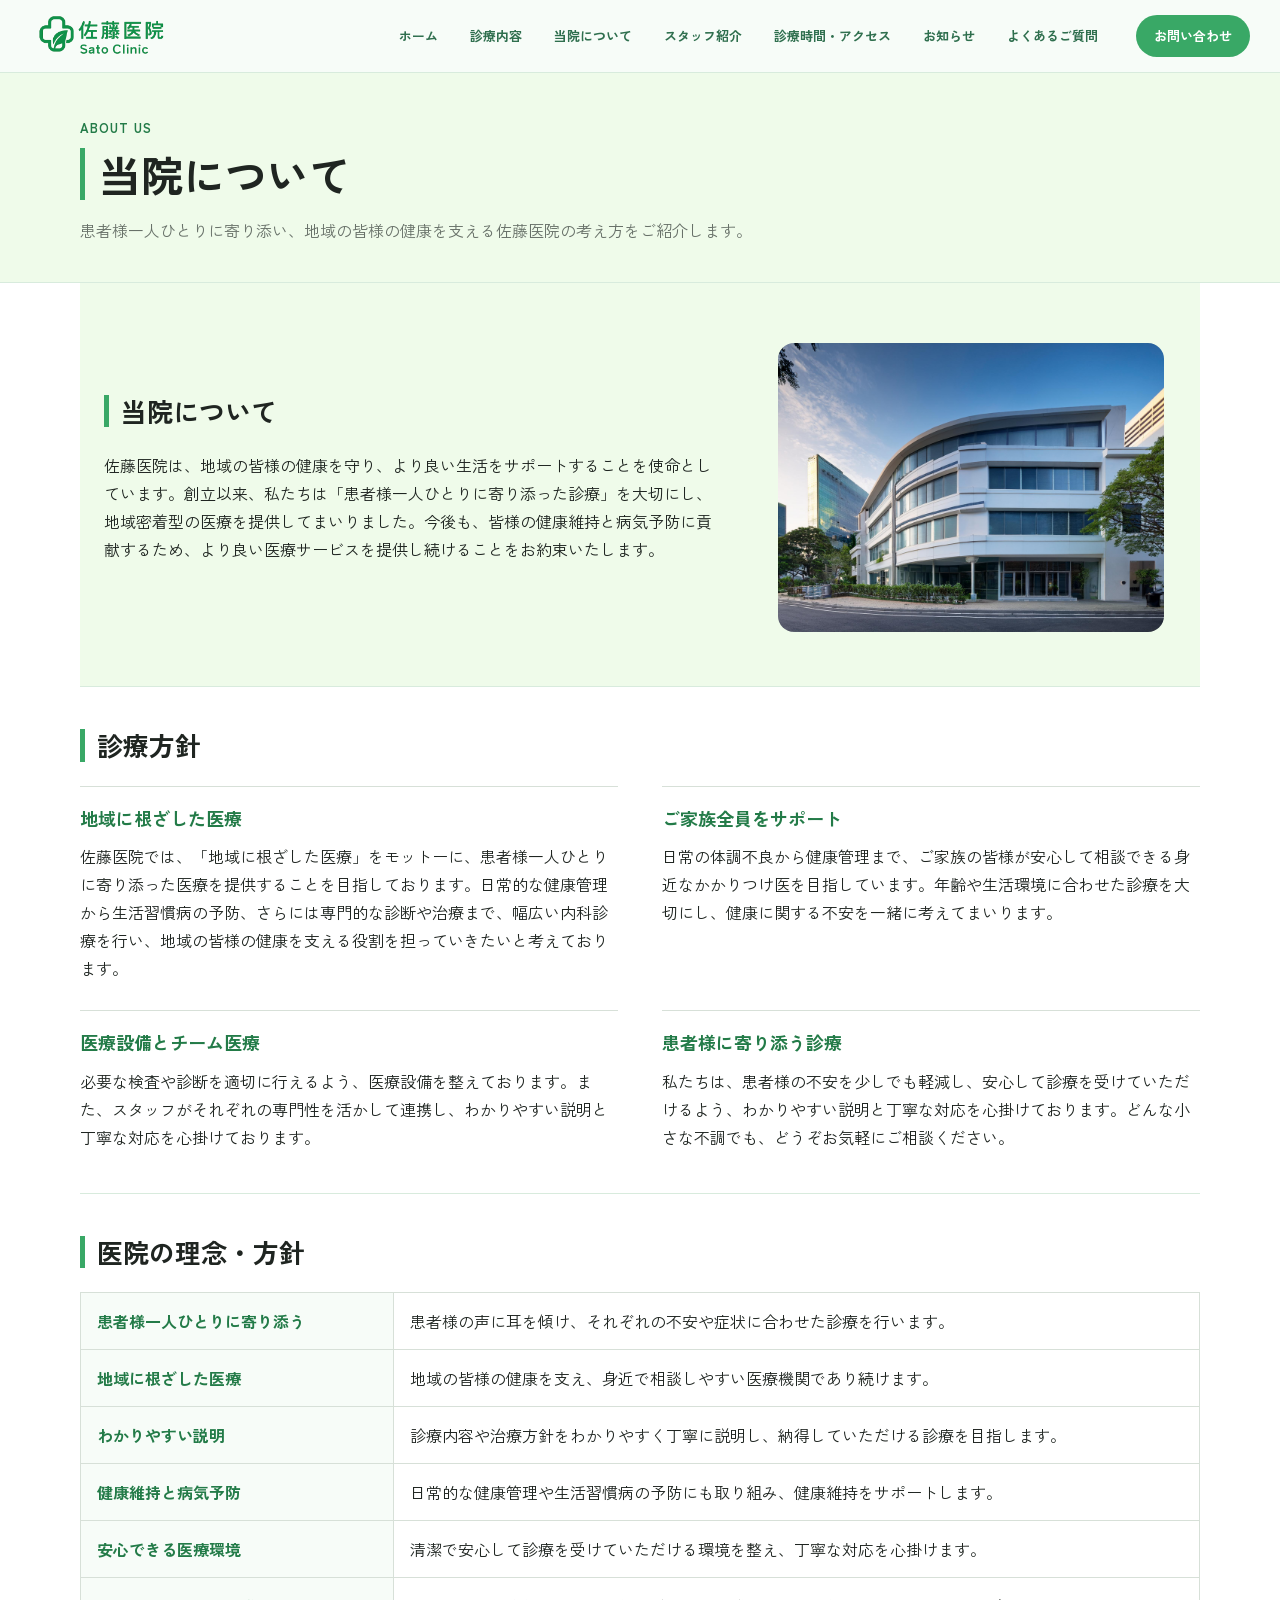
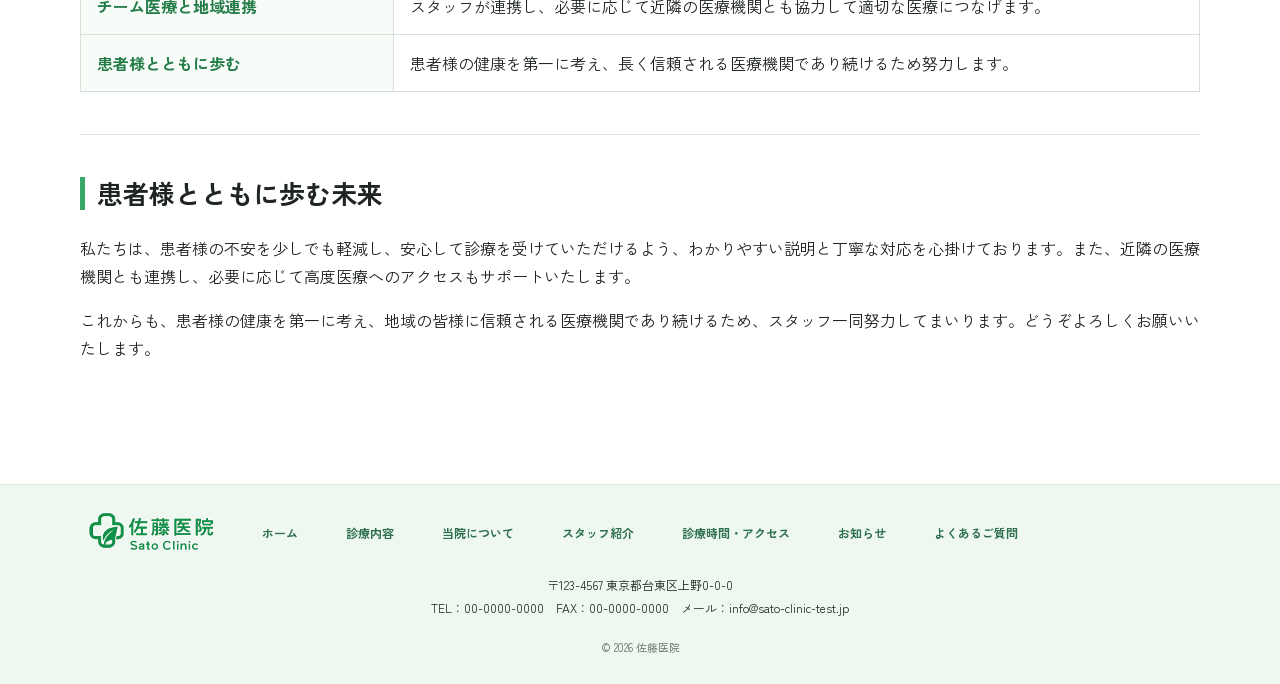
==== about.html @ 47871efa "5ページ作成コミット" ====
<!doctype html>
<html lang="ja">

<head>
  <meta charset="UTF-8">
  <meta name="viewport" content="width=device-width, initial-scale=1.0">
  <meta name="description" content="佐藤医院の診療方針と医院の理念をご案内します。">
  <title>佐藤医院 | 当院について</title>
  <link rel="preconnect" href="https://fonts.googleapis.com">
  <link rel="preconnect" href="https://fonts.gstatic.com" crossorigin>
  <link href="https://fonts.googleapis.com/css2?family=Zen+Kaku+Gothic+New:wght@400;500;700&display=swap"
    rel="stylesheet">
  <link rel="stylesheet" href="CSS/style.css">
</head>

<body>
  <header class="site-header">
    <div class="header-inner">
      <a class="brand" href="index.html#top" aria-label="佐藤医院 トップへ">
        <img src="img/logo.png" alt="佐藤医院 Sato Clinic">
      </a>
      <button class="menu-toggle" type="button" aria-expanded="false" aria-controls="global-nav" aria-label="メニューを開く">
        <span class="menu-icon" aria-hidden="true"><span></span><span></span><span></span></span>
        <span class="menu-label">メニュー</span>
      </button>
      <nav id="global-nav" class="global-nav" aria-label="メインナビゲーション">
        <a href="index.html#top">ホーム</a>
        <a href="services.html">診療内容</a>
        <a href="about.html">当院について</a>
        <a href="index.html#staff">スタッフ紹介</a>
        <a href="access.html">診療時間・アクセス</a>
        <a href="news.html">お知らせ</a>
        <a href="faq.html">よくあるご質問</a>
        <a class="contact-button mobile-contact" href="mailto:info@sato-clinic-test.jp">お問い合わせ</a>
      </nav>
      <a class="contact-button" href="mailto:info@sato-clinic-test.jp">お問い合わせ</a>
    </div>
  </header>

  <main id="top" class="subpage-main about-page">
    <section class="page-heading">
      <div class="page-width">
        <p class="page-kicker">ABOUT US</p>
        <h1 class="page-title">当院について</h1>
        <p class="page-lead">患者様一人ひとりに寄り添い、地域の皆様の健康を支える佐藤医院の考え方をご紹介します。</p>
      </div>
    </section>

    <div class="page-width page-body">
      <section class="section tint-section split-section about-page-section">
        <div class="split-copy">
          <h2 class="section-title">当院について</h2>
          <p>佐藤医院は、地域の皆様の健康を守り、より良い生活をサポートすることを使命としています。創立以来、私たちは「患者様一人ひとりに寄り添った診療」を大切にし、地域密着型の医療を提供してまいりました。今後も、皆様の健康維持と病気予防に貢献するため、より良い医療サービスを提供し続けることをお約束いたします。</p>
        </div>
        <figure class="split-image">
          <img src="img/hospital.jpg" alt="佐藤医院 外観">
        </figure>
      </section>

      <section class="section" aria-labelledby="about-points-title">
        <h2 id="about-points-title" class="section-title">診療方針</h2>
        <div class="about-points">
          <article class="about-point">
            <h3>地域に根ざした医療</h3>
            <p>佐藤医院では、「地域に根ざした医療」をモットーに、患者様一人ひとりに寄り添った医療を提供することを目指しております。日常的な健康管理から生活習慣病の予防、さらには専門的な診断や治療まで、幅広い内科診療を行い、地域の皆様の健康を支える役割を担っていきたいと考えております。</p>
          </article>
          <article class="about-point">
            <h3>ご家族全員をサポート</h3>
            <p>日常の体調不良から健康管理まで、ご家族の皆様が安心して相談できる身近なかかりつけ医を目指しています。年齢や生活環境に合わせた診療を大切にし、健康に関する不安を一緒に考えてまいります。</p>
          </article>
          <article class="about-point">
            <h3>医療設備とチーム医療</h3>
            <p>必要な検査や診断を適切に行えるよう、医療設備を整えております。また、スタッフがそれぞれの専門性を活かして連携し、わかりやすい説明と丁寧な対応を心掛けております。</p>
          </article>
          <article class="about-point">
            <h3>患者様に寄り添う診療</h3>
            <p>私たちは、患者様の不安を少しでも軽減し、安心して診療を受けていただけるよう、わかりやすい説明と丁寧な対応を心掛けております。どんな小さな不調でも、どうぞお気軽にご相談ください。</p>
          </article>
        </div>
      </section>

      <section class="section" aria-labelledby="policy-title">
        <h2 id="policy-title" class="section-title">医院の理念・方針</h2>
        <table class="policy-table">
          <tbody>
            <tr>
              <th scope="row">患者様一人ひとりに寄り添う</th>
              <td><p>患者様の声に耳を傾け、それぞれの不安や症状に合わせた診療を行います。</p></td>
            </tr>
            <tr>
              <th scope="row">地域に根ざした医療</th>
              <td><p>地域の皆様の健康を支え、身近で相談しやすい医療機関であり続けます。</p></td>
            </tr>
            <tr>
              <th scope="row">わかりやすい説明</th>
              <td><p>診療内容や治療方針をわかりやすく丁寧に説明し、納得していただける診療を目指します。</p></td>
            </tr>
            <tr>
              <th scope="row">健康維持と病気予防</th>
              <td><p>日常的な健康管理や生活習慣病の予防にも取り組み、健康維持をサポートします。</p></td>
            </tr>
            <tr>
              <th scope="row">安心できる医療環境</th>
              <td><p>清潔で安心して診療を受けていただける環境を整え、丁寧な対応を心掛けます。</p></td>
            </tr>
            <tr>
              <th scope="row">チーム医療と地域連携</th>
              <td><p>スタッフが連携し、必要に応じて近隣の医療機関とも協力して適切な医療につなげます。</p></td>
            </tr>
            <tr>
              <th scope="row">患者様とともに歩む</th>
              <td><p>患者様の健康を第一に考え、長く信頼される医療機関であり続けるため努力します。</p></td>
            </tr>
          </tbody>
        </table>
      </section>

      <section class="section" aria-labelledby="future-title">
        <h2 id="future-title" class="section-title">患者様とともに歩む未来</h2>
        <p>私たちは、患者様の不安を少しでも軽減し、安心して診療を受けていただけるよう、わかりやすい説明と丁寧な対応を心掛けております。また、近隣の医療機関とも連携し、必要に応じて高度医療へのアクセスもサポートいたします。</p>
        <p>これからも、患者様の健康を第一に考え、地域の皆様に信頼される医療機関であり続けるため、スタッフ一同努力してまいります。どうぞよろしくお願いいたします。</p>
      </section>
    </div>
  </main>

  <footer class="site-footer">
    <div class="footer-inner page-width">
      <img class="footer-logo" src="img/logo.png" alt="佐藤医院">
      <nav class="footer-nav" aria-label="フッターナビゲーション">
        <a href="index.html#top">ホーム</a>
        <a href="services.html">診療内容</a>
        <a href="about.html">当院について</a>
        <a href="index.html#staff">スタッフ紹介</a>
        <a href="access.html">診療時間・アクセス</a>
        <a href="news.html">お知らせ</a>
        <a href="faq.html">よくあるご質問</a>
      </nav>
      <div class="footer-info">
        <p>〒123-4567 東京都台東区上野0-0-0</p>
        <p>TEL：00-0000-0000　FAX：00-0000-0000　メール：info@sato-clinic-test.jp</p>
      </div>
      <small>© 2026 佐藤医院</small>
    </div>
  </footer>
  <script src="JS/script.js"></script>
</body>

</html>
---- CSS/style.css ----
:root {
  --green: #39a866;
  --green-dark: #237b48;
  --green-soft: #effbea;
  --line: #d7e0d8;
  --header-green: #f7fcf8;
  --footer-green: #eef8f1;
  --theme-line: #d8ebdd;
  --green-text: #2f6f4e;
  --text: #1f2521;
  --muted: #687169;
  --white: #fff;
  --max: 1120px;
}

* {
  box-sizing: border-box
}

html {
  scroll-behavior: smooth;
}

#top,
main section[id] {
  scroll-margin-top: 73px
}

body {
  margin: 0;
  padding-top: 73px;
  font-family: "Zen Kaku Gothic New", "Noto Sans JP", sans-serif;
  color: var(--text);
  background: #fff;
  line-height: 1.75;
  font-size: 16px
}

a {
  color: inherit;
  text-decoration: none
}

img {
  display: block;
  max-width: 100%
}

.hero > img,
.split-image img,
.about-section img,
.service-row img,
.staff-row img,
.hospital-visual img,
.map-link img {
  border-radius: 16px
}

.map-link img {
  border-radius: 12px
}

.image-reveal {
  opacity: 0;
  transform: translateY(12px);
  transition: opacity .6s ease, transform .6s ease
}

.image-reveal.is-visible {
  opacity: 1;
  transform: translateY(0)
}

@media (prefers-reduced-motion: reduce) {
  .image-reveal,
  .image-reveal.is-visible {
    opacity: 1;
    transform: none;
    transition: none
  }
}

.page-width {
  width: min(var(--max), calc(100% - 48px));
  margin-inline: auto
}

.site-header {
  position: fixed;
  top: 0;
  left: 0;
  width: 100%;
  z-index: 100;
  background: rgba(247, 252, 248, .96);
  border-bottom: 1px solid var(--theme-line);
  backdrop-filter: blur(8px);
  transition: box-shadow .2s ease
}

.site-header.is-scrolled {
  box-shadow: 0 4px 14px rgba(31, 37, 33, .1)
}

.header-inner {
  width: min(1220px, calc(100% - 36px));
  height: 72px;
  margin: auto;
  display: flex;
  align-items: center;
  gap: 22px
}

.brand {
  width: 145px;
  flex: 0 0 auto
}

.brand img,
.footer-logo {
  width: 100%;
  height: auto
}

.global-nav {
  display: flex;
  align-items: stretch;
  margin-left: auto;
  height: 100%
}

.global-nav a {
  display: flex;
  align-items: center;
  justify-content: center;
  padding: 0 16px;
  font-size: 13px;
  font-weight: 700;
  white-space: nowrap;
  color: var(--green-text);
  transition: .2s
}

.global-nav a:hover {
  color: var(--green-dark);
  background: var(--header-green)
}

.contact-button,
.outline-button,
.small-button {
  display: inline-flex;
  align-items: center;
  justify-content: center;
  border-radius: 4px;
  font-weight: 700;
  transition: background-color .25s ease, color .25s ease, transform .25s ease, box-shadow .25s ease
}

.contact-button {
  background: var(--green);
  color: #fff;
  padding: 10px 18px;
  font-size: 13px;
  white-space: nowrap;
  border-radius: 999px
}

.global-nav .mobile-contact {
  display: none
}

.menu-toggle {
  display: none;
  margin-left: auto;
  border: 1px solid var(--green);
  background: var(--header-green);
  color: var(--green-dark);
  padding: 9px 12px;
  border-radius: 4px;
  font-weight: 700;
  align-items: center;
  gap: 8px;
  cursor: pointer;
  transition: background-color .25s ease, color .25s ease, border-color .25s ease, transform .25s ease, box-shadow .25s ease
}

.menu-icon {
  position: relative;
  display: inline-block;
  width: 20px;
  height: 14px;
  flex: 0 0 20px
}

.menu-icon span {
  position: absolute;
  left: 0;
  width: 20px;
  height: 2px;
  border-radius: 2px;
  background: currentColor;
  transition: transform .2s ease, opacity .2s ease
}

.menu-icon span:nth-child(1) {
  top: 0
}

.menu-icon span:nth-child(2) {
  top: 6px
}

.menu-icon span:nth-child(3) {
  top: 12px
}

.menu-toggle[aria-expanded="true"] .menu-icon span:nth-child(1) {
  transform: translateY(6px) rotate(45deg)
}

.menu-toggle[aria-expanded="true"] .menu-icon span:nth-child(2) {
  opacity: 0
}

.menu-toggle[aria-expanded="true"] .menu-icon span:nth-child(3) {
  transform: translateY(-6px) rotate(-45deg)
}

.hero {
  position: relative;
  max-width: 1440px;
  margin: auto;
  aspect-ratio: 1440/760;
  overflow: hidden
}

.hero>img {
  width: 100%;
  height: 100%;
  object-fit: cover;
  object-position: center 47%
}

.hero-copy {
  position: absolute;
  left: 50%;
  top: 52%;
  transform: translate(-50%, -50%);
  padding: 16px 36px;
  background: rgba(57, 168, 102, .78);
  color: #fff;
  font-size: clamp(38px, 5vw, 72px);
  font-weight: 700;
  line-height: 1.2;
  white-space: nowrap;
  border-radius: 18px;
}

.section {
  padding: 48px 0
}

.tint-section {
  background: var(--green-soft);
  padding-inline: 24px
}

.section-title {
  margin: 0 0 30px;
  padding-left: 12px;
  border-left: 5px solid var(--green);
  font-size: 26px;
  line-height: 1.25;
  font-weight: 700
}

.section-intro {
  margin: -8px 0 38px
}

.hours-section {
  margin-top: 54px
}

.table-wrap {
  overflow-x: auto
}

.hours-table {
  width: 100%;
  border-collapse: collapse;
  background: #fff;
  table-layout: fixed;
}

.hours-table th,
.hours-table td {
  border: 1px solid var(--line);
  padding: 12px 6px;
  text-align: center;
  font-size: 18px;
}

.hours-table th:first-child,
.hours-table td:first-child {
  width: 25%;
  text-align: center;
  padding-left: 8px;
  padding-right: 8px;
}

.hours-table th:not(:first-child),
.hours-table td:not(:first-child) {
  width: 10.7%;
}

.hours-table thead th {
  font-weight: 700
}

.hours-table tbody th {
  text-align: left;
  padding-left: 20px
}

.open,
.open-dot {
  color: var(--green);
  font-weight: 700
}

.legend {
  display: flex;
  justify-content: center;
  gap: 28px;
  margin: 14px 0 20px
}

.hours-note {
  font-size: 14px
}

.hours-note p {
  margin: 2px 0
}

.news-list {
  border-top: 1px solid var(--line)
}

.news-list a {
  display: grid;
  grid-template-columns: 150px 1fr 120px;
  align-items: center;
  gap: 20px;
  padding: 14px 10px;
  border-bottom: 1px solid var(--line);
  font-size: 14px
}

.news-list a:hover {
  background: #f8fbf8
}

.news-list em {
  justify-self: end;
  color: var(--green-dark);
  font-style: normal;
  text-decoration: underline;
  text-decoration-style: dashed;
  text-underline-offset: 4px
}

.section-action {
  text-align: right;
  margin-top: 16px
}

.outline-button {
  border: 1px solid var(--green);
  color: var(--green-dark);
  padding: 8px 18px;
  font-size: 13px;
  background: #fff
}

.split-section {
  display: grid;
  grid-template-columns: 1.35fr .9fr;
  gap: 48px;
  align-items: center
}

.split-copy p {
  margin: 0 0 18px
}

.signature {
  text-align: right;
  font-weight: 500
}

.split-image img {
  width: 100%;
  aspect-ratio: 4/3;
  object-fit: cover
}

.director-section .split-image {
  margin: 12px
}

.services-section {
  padding-bottom: 30px
}

.service-row,
.staff-row {
  display: grid;
  grid-template-columns: 1fr 360px;
  gap: 50px;
  padding: 28px 0;
  border-bottom: 1px solid var(--line);
  align-items: center
}

.service-row h3,
.staff-row h3 {
  font-size: 18px;
  margin: 0 0 12px
}

.service-row p {
  margin: 0 0 15px
}

.service-row img {
  width: 100%;
  aspect-ratio: 16/9;
  object-fit: cover
}

.small-button {
  background: #d9f8f5;
  color: #198d83;
  padding: 7px 12px;
  font-size: 13px;
  border-radius: 0
}

@media (hover: hover) and (pointer: fine) {
  .contact-button:hover,
  .outline-button:hover,
  .small-button:hover,
  .menu-toggle:hover,
  .faq-question:hover {
    transform: translateY(-1px);
    box-shadow: 0 4px 10px rgba(35, 123, 72, .12)
  }

  .contact-button:hover {
    background: var(--green-dark)
  }

  .outline-button:hover,
  .small-button:hover {
    background: var(--green);
    color: #fff
  }

  .menu-toggle:hover {
    background: var(--green-soft);
    border-color: var(--green-dark);
    color: var(--green-dark)
  }
}

.about-section {
  margin-top: 28px
}

.about-section p {
  margin: 0 0 18px
}

.staff-row {
  grid-template-columns: 1fr 360px;
  padding-block: 34px
}

.staff-row ul {
  margin: 0;
  padding-left: 20px
}

.staff-row img {
  width: 100%;
  aspect-ratio: 16/10;
  object-fit: cover
}

.hospital-visual {
  margin-top: 28px
}

.hospital-visual img {
  width: 100%;
  max-height: 580px;
  object-fit: cover
}

.access-section {
  margin: 50px auto;
  display: grid;
  grid-template-columns: 1fr 1.1fr;
  gap: 55px;
  align-items: center
}

.access-copy ul {
  padding-left: 20px
}

.map-link img {
  width: 100%;
  aspect-ratio: 1.3/1;
  object-fit: cover
}

.faq-section {
  margin-top: 28px
}

.faq-category + .faq-category {
  margin-top: 32px
}

.faq-category-title {
  margin: 0 0 12px;
  color: var(--green-dark);
  font-size: 18px;
  line-height: 1.4
}

.faq-list {
  border-top: 1px solid var(--line)
}

.faq-item {
  background: #fff;
  border: 1px solid var(--line);
  border-top: 0
}

.faq-question {
  width: 100%;
  display: flex;
  align-items: center;
  justify-content: space-between;
  gap: 16px;
  padding: 18px 20px;
  border: 0;
  background: #fff;
  color: var(--text);
  font: inherit;
  font-weight: 700;
  text-align: left;
  cursor: pointer;
  transition: background-color .25s ease, color .25s ease, transform .25s ease, box-shadow .25s ease
}

.faq-question:focus-visible {
  background: #f8fbf8;
  color: var(--green-dark)
}

.faq-question:focus-visible {
  outline: 2px solid var(--green);
  outline-offset: -2px
}

.faq-icon {
  position: relative;
  width: 18px;
  height: 18px;
  flex: 0 0 18px;
  border: 2px solid var(--green);
  border-radius: 50%
}

.faq-icon::before,
.faq-icon::after {
  content: "";
  position: absolute;
  top: 7px;
  left: 4px;
  width: 6px;
  height: 2px;
  border-radius: 2px;
  background: var(--green-dark);
  transition: transform .25s ease, opacity .25s ease
}

.faq-icon::after {
  transform: rotate(90deg)
}

.faq-item.is-open .faq-icon::after {
  transform: rotate(90deg) scaleX(0);
  opacity: 0
}

.faq-answer {
  display: grid;
  grid-template-rows: 0fr;
  background: #fff;
  transition: grid-template-rows .25s ease
}

.faq-answer-inner {
  min-height: 0;
  overflow: hidden;
  padding: 0 20px;
  color: var(--muted)
}

.faq-item.is-open .faq-answer {
  grid-template-rows: 1fr
}

.faq-item.is-open .faq-answer-inner {
  padding-bottom: 18px
}

.faq-answer-inner p {
  margin: 0 0 6px
}

.faq-answer-inner p:last-child {
  margin-bottom: 0
}

.faq-answer-inner ul {
  margin: 0 0 6px;
  padding-left: 20px
}

.faq-answer-inner ul + p {
  margin-top: 0
}

.site-footer {
  border-top: 1px solid var(--theme-line);
  background: var(--footer-green);
  padding: 26px 0
}

.footer-inner {
  display: grid;
  grid-template-columns: 150px minmax(0, 1fr) 150px;
  gap: 18px 32px;
  align-items: center
}

.footer-logo {
  width: 145px
}

.footer-nav {
  display: flex;
  justify-content: space-between;
  align-items: center;
  gap: 12px 24px;
  flex-wrap: wrap;
  font-size: 12px;
  font-weight: 700;
  color: var(--green-text);
  width: 100%;
  text-align: center;
}

.footer-nav a {
  text-align: center;
  white-space: nowrap;
}

.footer-nav a:hover {
  color: var(--green-dark)
}

.footer-info {
  grid-column: 1/-1;
  text-align: center;
  font-size: 12px
}

.footer-info p {
  margin: 2px
}

.site-footer small {
  grid-column: 1/-1;
  text-align: center;
  font-size: 11px;
  color: var(--muted)
}

@media (max-width:980px) {
  #top,
  main section[id] {
    scroll-margin-top: 65px
  }

  body {
    padding-top: 65px
  }

  .header-inner {
    height: 64px
  }

  .brand {
    width: 125px
  }

  .menu-toggle {
    display: inline-flex
  }

  .global-nav {
    position: absolute;
    left: 0;
    right: 0;
    top: 64px;
    height: auto;
    background: var(--header-green);
    display: none;
    flex-direction: column;
    border-bottom: 1px solid var(--theme-line);
    box-shadow: 0 8px 18px rgba(35, 123, 72, .08)
  }

  .global-nav.open {
    display: flex
  }

  .global-nav a {
    padding: 14px 24px;
    justify-content: flex-start;
    border-top: 1px solid var(--theme-line);
    background: #fff
  }

  .global-nav .mobile-contact {
    display: flex;
    justify-content: center;
    margin: 12px 16px 16px;
    padding: 12px 20px;
    border-top: 0;
    border-radius: 999px;
    background: var(--green);
    color: #fff
  }

  .contact-button {
    display: none
  }

  .hero {
    aspect-ratio: 16/8
  }

  .hero-copy {
    font-size: clamp(28px, 5vw, 46px)
  }

  .split-section,
  .access-section {
    grid-template-columns: 1fr
  }

  .split-image {
    order: -1
  }

  .split-image img {
    max-height: 420px
  }

  .service-row,
  .staff-row {
    grid-template-columns: 1fr 300px;
    gap: 30px
  }
}

@media (max-width:720px) {
  body {
    font-size: 15px
  }

  .page-width {
    width: min(100% - 28px, var(--max))
  }

  .hero {
    aspect-ratio: 4/3
  }

  .hero-copy {
    width: max-content;
    max-width: 90%;
    font-size: 28px;
    padding: 10px 18px
  }

  .section {
    padding: 36px 0
  }

  .tint-section {
    padding-inline: 16px
  }

  .section-title {
    font-size: 22px;
    margin-bottom: 22px
  }

  .hours-section {
    margin-top: 28px
  }

  .hours-table th,
  .hours-table td {
    font-size: 14px;
    padding: 10px 8px
  }

  .news-list a {
    grid-template-columns: 1fr 95px;
    gap: 6px 14px;
    padding: 13px 4px
  }

  .news-list time {
    grid-column: 1/-1;
    font-size: 12px;
    color: var(--muted)
  }

  .news-list em {
    grid-column: 2;
    grid-row: 2
  }

  .section-action {
    text-align: center
  }

  .split-section {
    gap: 24px
  }

  .service-row,
  .staff-row {
    grid-template-columns: 1fr;
    gap: 18px
  }

  .service-row img,
  .staff-row img {
    grid-row: 1;
    max-height: 260px
  }

  .staff-row {
    padding-block: 28px
  }

  .access-section {
    gap: 26px
  }

  .faq-question {
    padding: 16px
  }

  .faq-answer-inner {
    padding-inline: 16px
  }

  .faq-item.is-open .faq-answer-inner {
    padding-bottom: 16px
  }

  .footer-inner {
    grid-template-columns: 1fr;
    text-align: center
  }

  .footer-logo {
    margin: auto
  }

  .footer-nav {
    justify-content: center
  }

  .footer-info,
  .site-footer small {
    grid-column: 1
  }

  .global-nav a {
    font-size: 14px
  }
}

.page-heading {
  padding: 44px 0 38px;
  border-bottom: 1px solid var(--theme-line);
  background: var(--green-soft)
}

.page-kicker {
  margin: 0 0 8px;
  color: var(--green-dark);
  font-size: 13px;
  font-weight: 700;
  letter-spacing: .08em
}

.page-title {
  margin: 0;
  padding-left: 14px;
  border-left: 5px solid var(--green);
  font-size: clamp(30px, 4vw, 42px);
  line-height: 1.25
}

.page-lead {
  max-width: 760px;
  margin: 16px 0 0;
  color: var(--muted)
}

.page-body {
  padding-bottom: 64px
}

.page-body > .section {
  padding-block: 42px
}

.page-body > .section + .section {
  border-top: 1px solid var(--theme-line)
}

.page-body > .section:first-child {
  padding-top: 48px
}

.page-body .section-title {
  margin-bottom: 24px
}

.news-article {
  padding: 26px 0;
  border-bottom: 1px solid var(--line)
}

.news-article:first-child {
  padding-top: 0
}

.news-article:last-child {
  border-bottom: 0
}

.news-article-header {
  display: flex;
  align-items: baseline;
  gap: 24px
}

.news-article-header time {
  flex: 0 0 100px;
  color: var(--muted);
  font-size: 13px
}

.news-article h2 {
  margin: 0;
  color: var(--green-dark);
  font-size: 20px;
  line-height: 1.5
}

.news-article p {
  margin: 12px 0 0 124px
}

.service-page .service-row:last-child {
  border-bottom: 0
}

.about-page-section .split-image {
  margin: 12px
}

.about-points {
  display: grid;
  grid-template-columns: repeat(2, minmax(0, 1fr));
  gap: 28px 44px;
  margin-top: 8px
}

.about-point {
  padding-top: 16px;
  border-top: 1px solid var(--line)
}

.about-point h3 {
  margin: 0 0 8px;
  color: var(--green-dark);
  font-size: 18px
}

.about-point p {
  margin: 0
}

.policy-table {
  width: 100%;
  border-collapse: collapse;
  background: #fff
}

.policy-table th,
.policy-table td {
  padding: 14px 16px;
  border: 1px solid var(--line);
  text-align: left;
  vertical-align: top
}

.policy-table th {
  width: 28%;
  background: var(--header-green);
  color: var(--green-dark);
  font-weight: 700
}

.policy-table td p {
  margin: 0
}

.detail-grid {
  display: grid;
  grid-template-columns: repeat(2, minmax(0, 1fr));
  gap: 28px 44px;
  margin-top: 28px
}

.detail-card {
  padding: 18px 20px;
  border: 1px solid var(--line);
  background: #fff
}

.detail-card h3 {
  margin: 0 0 8px;
  color: var(--green-dark);
  font-size: 18px
}

.detail-card p,
.detail-card ul {
  margin: 0
}

.detail-card ul {
  padding-left: 20px
}

.contact-panel {
  margin-top: 28px;
  padding: 20px 24px;
  border-left: 4px solid var(--green);
  background: var(--green-soft)
}

.contact-panel p {
  margin: 2px 0
}

.access-page .access-section {
  margin: 0
}

.access-page .map-link {
  display: block
}

@media (max-width:980px) {
  .page-heading {
    padding: 36px 0 30px
  }

  .page-body {
    padding-bottom: 44px
  }

  .about-points,
  .detail-grid {
    gap: 24px 30px
  }
}

@media (max-width:720px) {
  .page-title {
    font-size: 28px
  }

  .page-body > .section {
    padding-block: 36px
  }

  .page-body > .section:first-child {
    padding-top: 36px
  }

  .news-article-header {
    display: block
  }

  .news-article-header time {
    display: block;
    margin-bottom: 4px
  }

  .news-article p {
    margin-left: 0
  }

  .about-points,
  .detail-grid {
    grid-template-columns: 1fr
  }

  .policy-table {
    font-size: 14px
  }

  .policy-table th,
  .policy-table td {
    padding: 12px 10px
  }

  .policy-table th {
    width: 34%
  }

  .contact-panel {
    padding: 16px 18px
  }
}
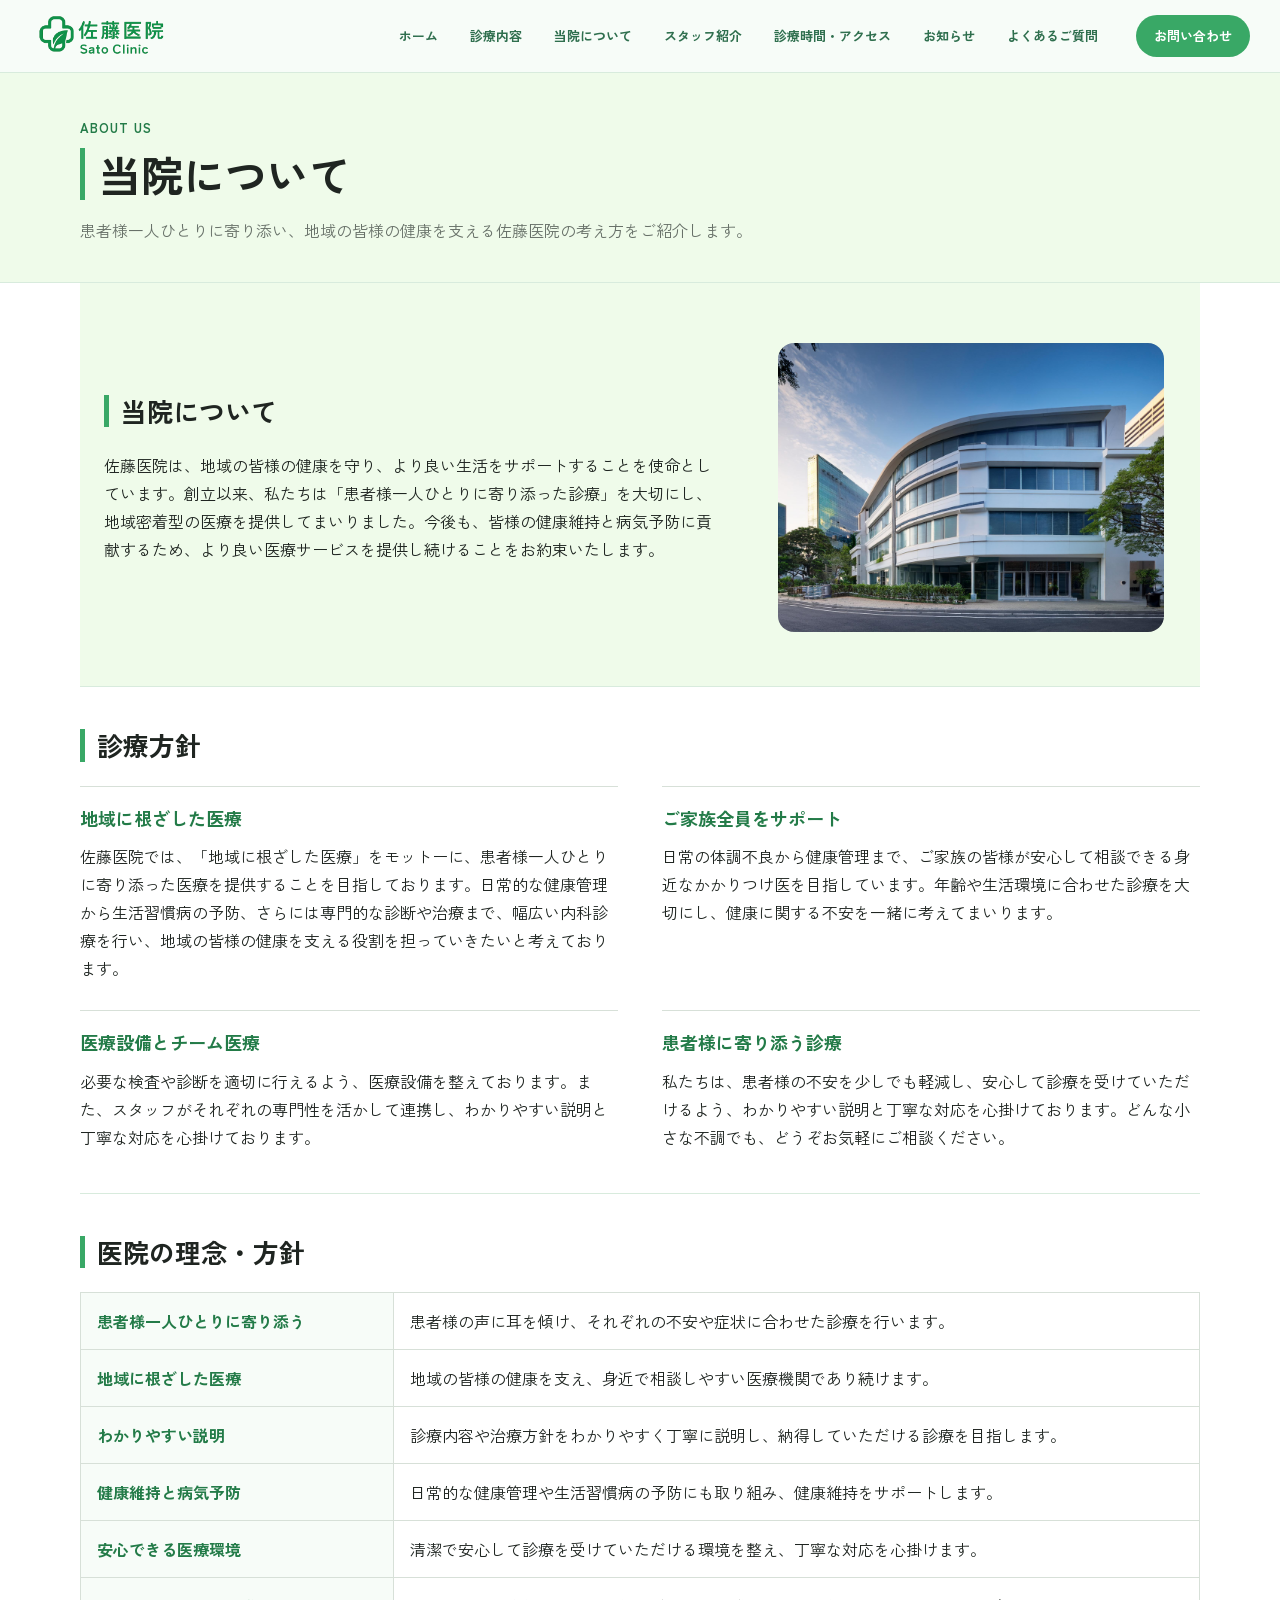
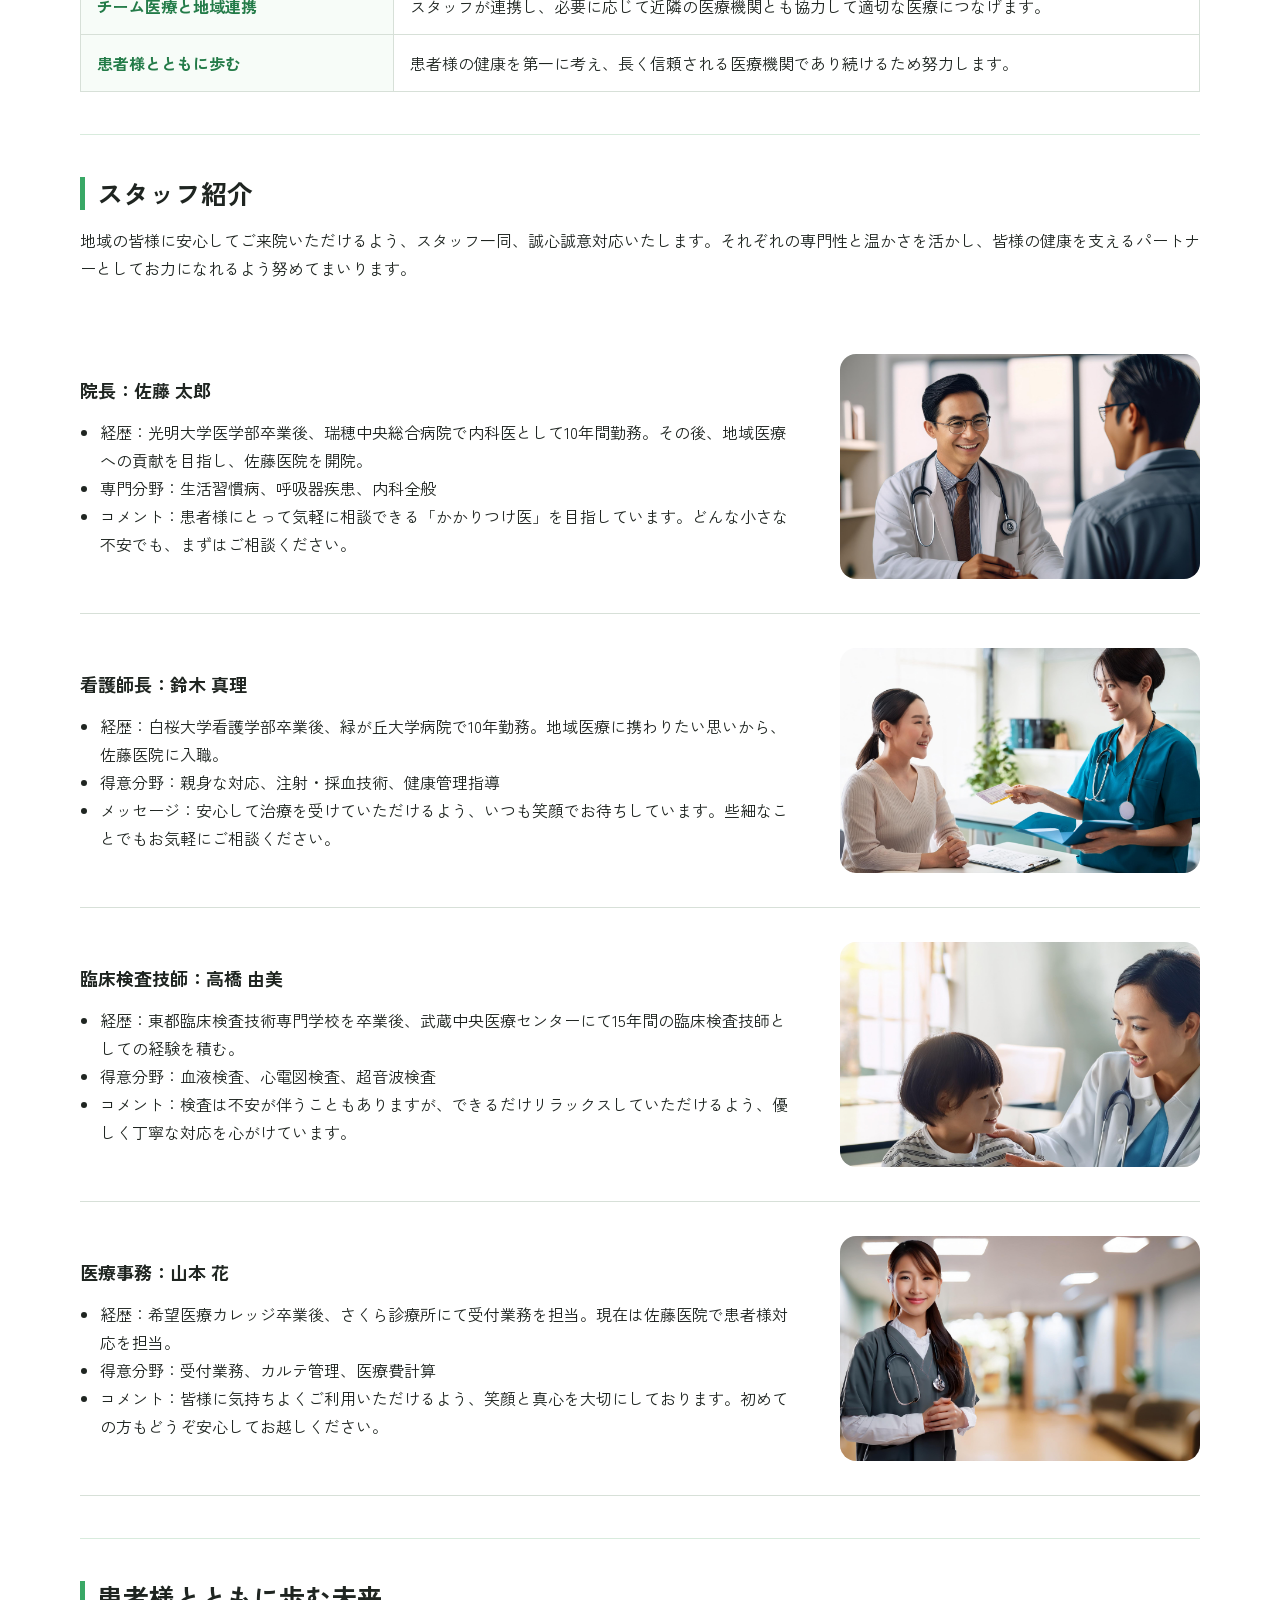
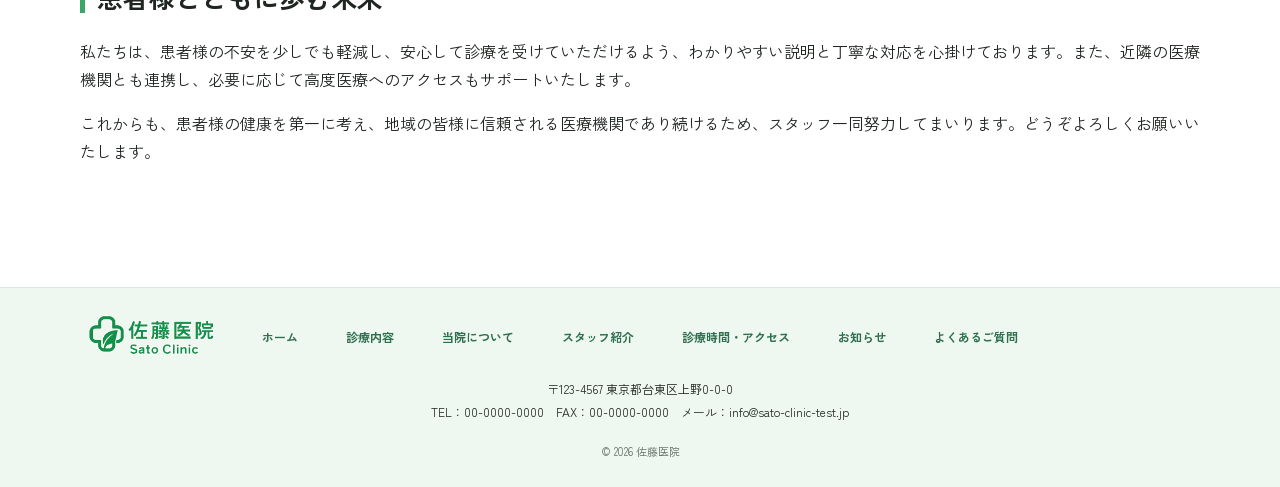
==== commit c26bfd29: "5枚開けるようにコミット" ====
--- a/about.html
+++ b/about.html
@@ -27,7 +27,7 @@
         <a href="index.html#top">ホーム</a>
         <a href="services.html">診療内容</a>
         <a href="about.html">当院について</a>
-        <a href="index.html#staff">スタッフ紹介</a>
+        <a href="about.html#staff">スタッフ紹介</a>
         <a href="access.html">診療時間・アクセス</a>
         <a href="news.html">お知らせ</a>
         <a href="faq.html">よくあるご質問</a>
@@ -115,6 +115,57 @@
         </table>
       </section>
 
+      <section id="staff" class="section staff-section">
+        <h2 class="section-title">スタッフ紹介</h2>
+        <p class="section-intro">
+          地域の皆様に安心してご来院いただけるよう、スタッフ一同、誠心誠意対応いたします。それぞれの専門性と温かさを活かし、皆様の健康を支えるパートナーとしてお力になれるよう努めてまいります。</p>
+
+        <article class="staff-row">
+          <div>
+            <h3>院長：佐藤 太郎</h3>
+            <ul>
+              <li>経歴：光明大学医学部卒業後、瑞穂中央総合病院で内科医として10年間勤務。その後、地域医療への貢献を目指し、佐藤医院を開院。</li>
+              <li>専門分野：生活習慣病、呼吸器疾患、内科全般</li>
+              <li>コメント：患者様にとって気軽に相談できる「かかりつけ医」を目指しています。どんな小さな不安でも、まずはご相談ください。</li>
+            </ul>
+          </div>
+          <img src="img/staff_director.jpg" alt="院長 佐藤太郎">
+        </article>
+        <article class="staff-row">
+          <div>
+            <h3>看護師長：鈴木 真理</h3>
+            <ul>
+              <li>経歴：白桜大学看護学部卒業後、緑が丘大学病院で10年勤務。地域医療に携わりたい思いから、佐藤医院に入職。</li>
+              <li>得意分野：親身な対応、注射・採血技術、健康管理指導</li>
+              <li>メッセージ：安心して治療を受けていただけるよう、いつも笑顔でお待ちしています。些細なことでもお気軽にご相談ください。</li>
+            </ul>
+          </div>
+          <img src="img/staff_nurse.jpg" alt="看護師長 鈴木真理">
+        </article>
+        <article class="staff-row">
+          <div>
+            <h3>臨床検査技師：高橋 由美</h3>
+            <ul>
+              <li>経歴：東都臨床検査技術専門学校を卒業後、武蔵中央医療センターにて15年間の臨床検査技師としての経験を積む。</li>
+              <li>得意分野：血液検査、心電図検査、超音波検査</li>
+              <li>コメント：検査は不安が伴うこともありますが、できるだけリラックスしていただけるよう、優しく丁寧な対応を心がけています。</li>
+            </ul>
+          </div>
+          <img src="img/staff_technician.jpg" alt="臨床検査技師 高橋由美">
+        </article>
+        <article class="staff-row">
+          <div>
+            <h3>医療事務：山本 花</h3>
+            <ul>
+              <li>経歴：希望医療カレッジ卒業後、さくら診療所にて受付業務を担当。現在は佐藤医院で患者様対応を担当。</li>
+              <li>得意分野：受付業務、カルテ管理、医療費計算</li>
+              <li>コメント：皆様に気持ちよくご利用いただけるよう、笑顔と真心を大切にしております。初めての方もどうぞ安心してお越しください。</li>
+            </ul>
+          </div>
+          <img src="img/staff_office.jpg" alt="医療事務 山本花">
+        </article>
+      </section>
+
       <section class="section" aria-labelledby="future-title">
         <h2 id="future-title" class="section-title">患者様とともに歩む未来</h2>
         <p>私たちは、患者様の不安を少しでも軽減し、安心して診療を受けていただけるよう、わかりやすい説明と丁寧な対応を心掛けております。また、近隣の医療機関とも連携し、必要に応じて高度医療へのアクセスもサポートいたします。</p>
@@ -130,7 +181,7 @@
         <a href="index.html#top">ホーム</a>
         <a href="services.html">診療内容</a>
         <a href="about.html">当院について</a>
-        <a href="index.html#staff">スタッフ紹介</a>
+        <a href="about.html#staff">スタッフ紹介</a>
         <a href="access.html">診療時間・アクセス</a>
         <a href="news.html">お知らせ</a>
         <a href="faq.html">よくあるご質問</a>
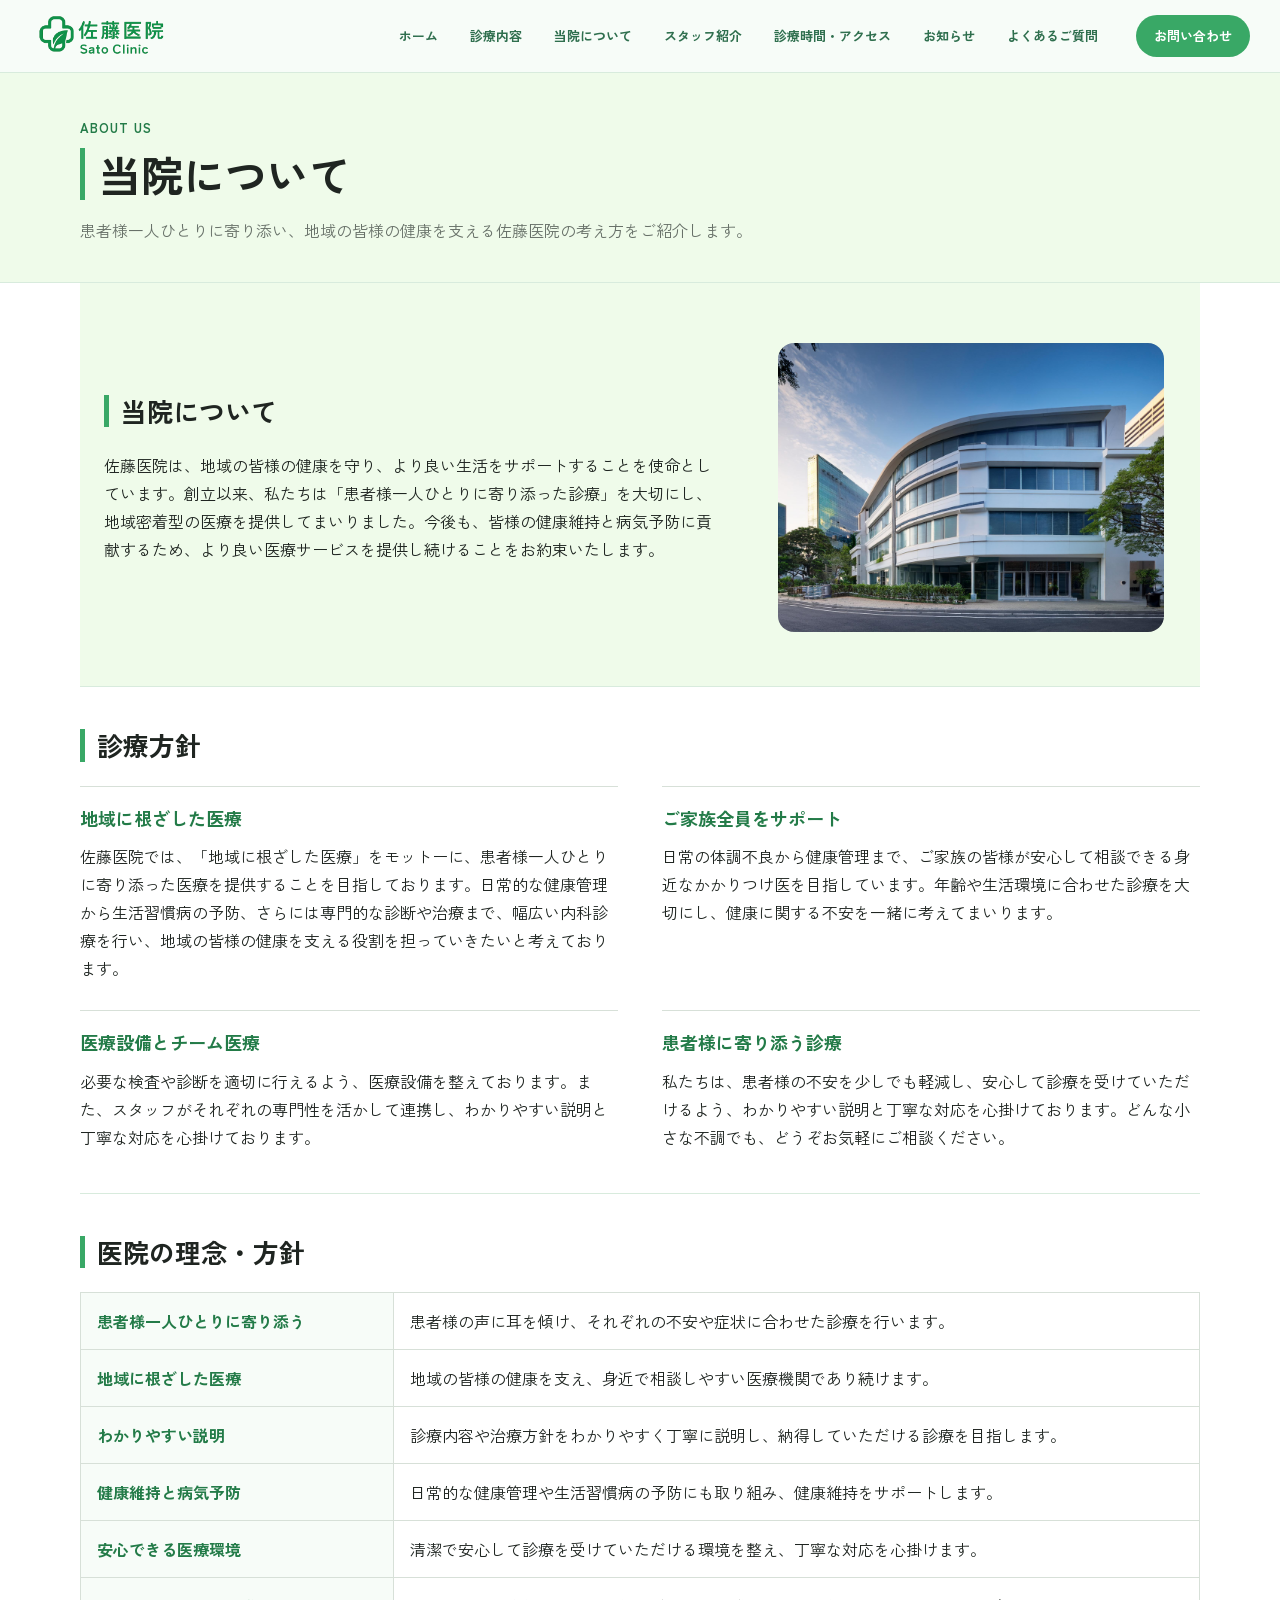
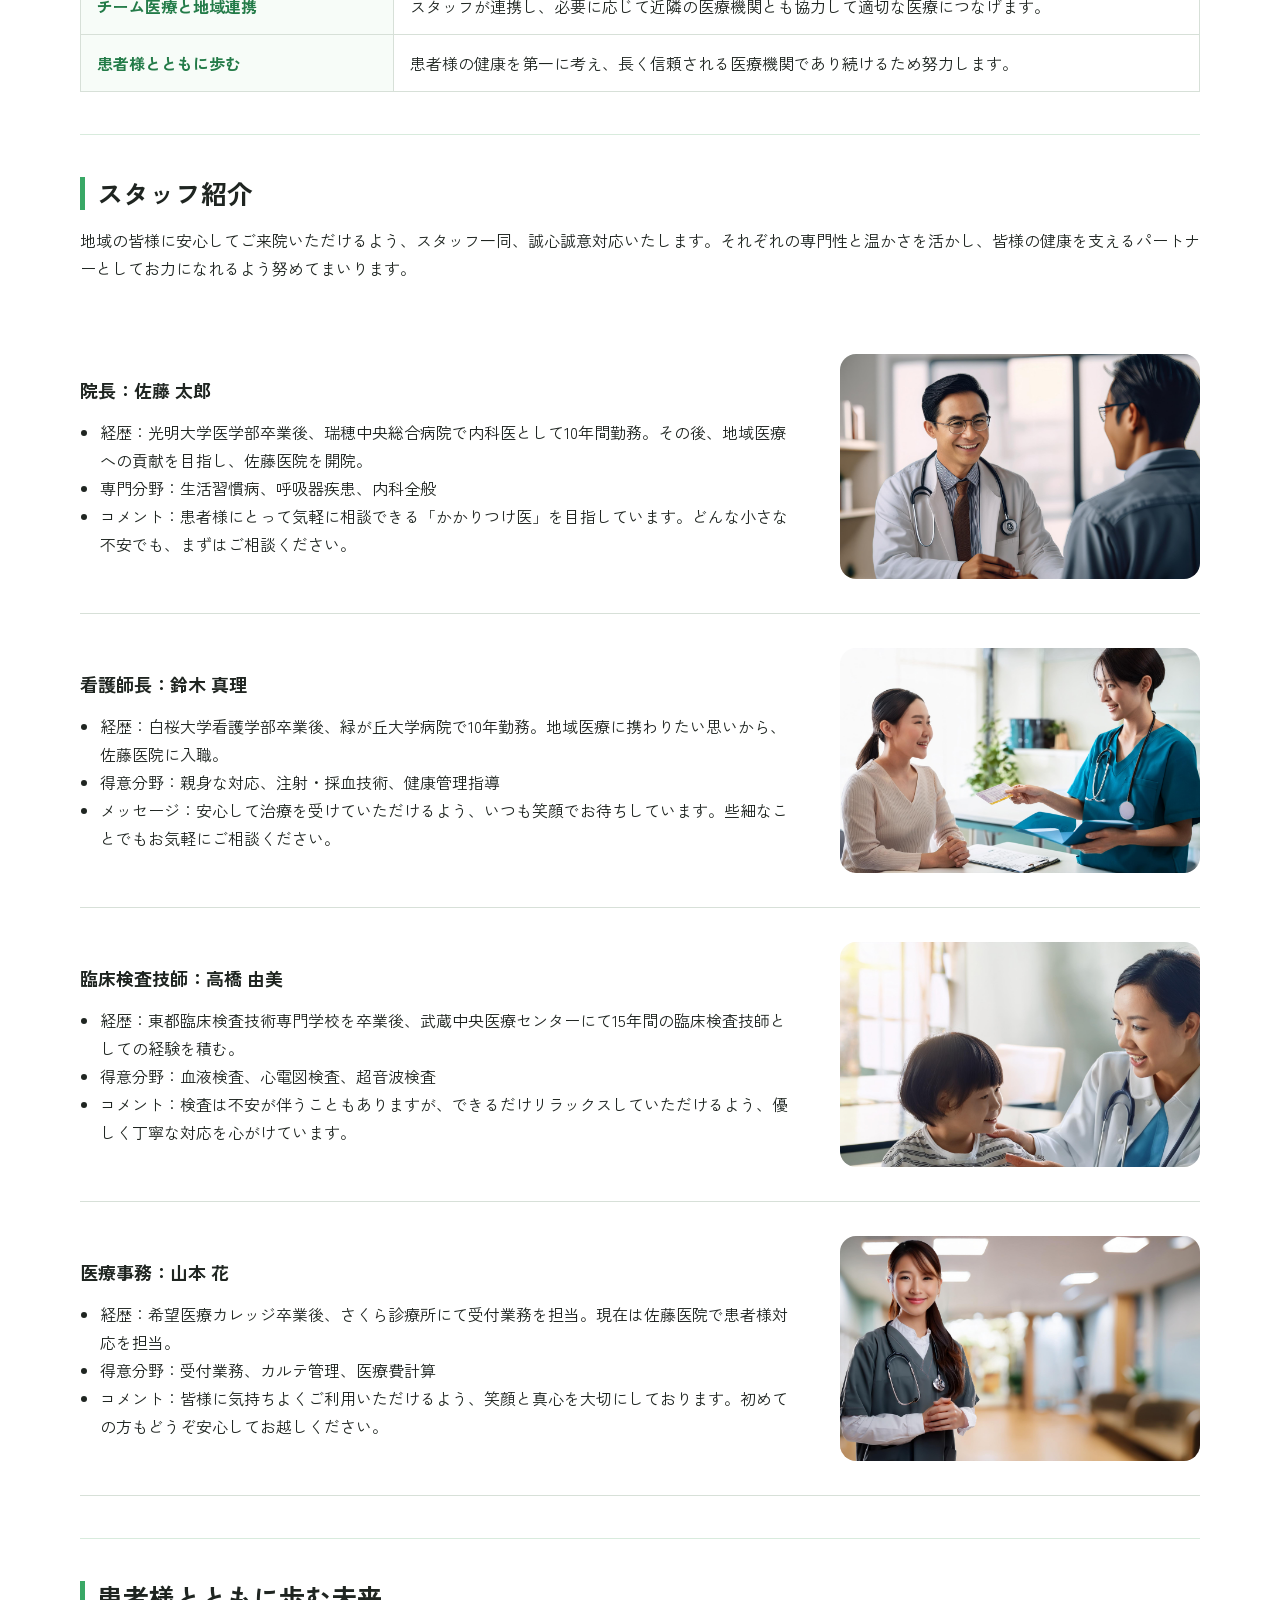
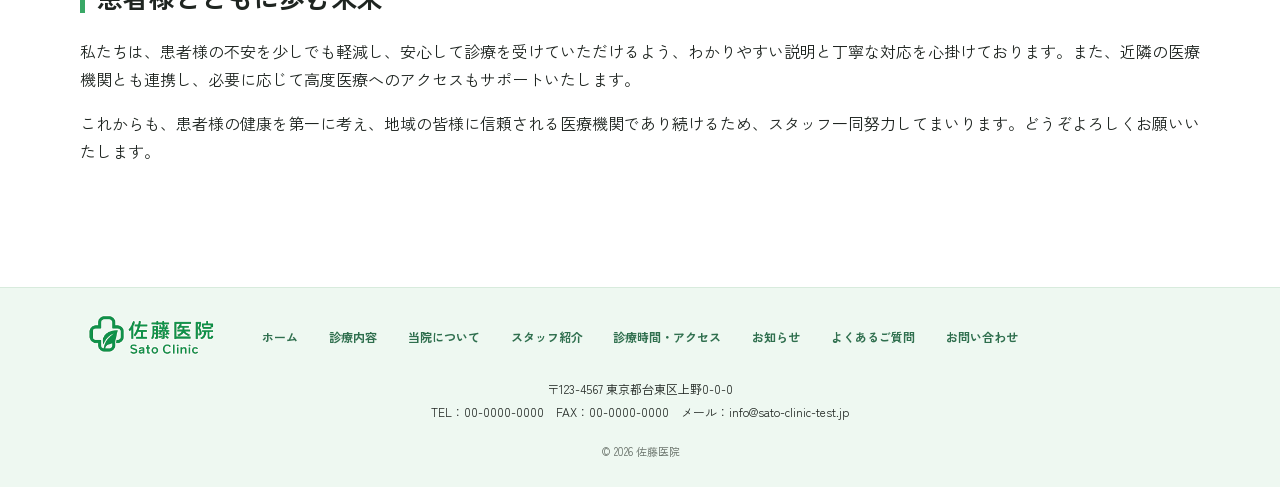
==== commit 7a89056c: "問い合わせ画面遷移コミット" ====
--- a/about.html
+++ b/about.html
@@ -31,9 +31,9 @@
         <a href="access.html">診療時間・アクセス</a>
         <a href="news.html">お知らせ</a>
         <a href="faq.html">よくあるご質問</a>
-        <a class="contact-button mobile-contact" href="mailto:info@sato-clinic-test.jp">お問い合わせ</a>
+        <a class="contact-button mobile-contact" href="contact.html">お問い合わせ</a>
       </nav>
-      <a class="contact-button" href="mailto:info@sato-clinic-test.jp">お問い合わせ</a>
+      <a class="contact-button" href="contact.html">お問い合わせ</a>
     </div>
   </header>
 
@@ -185,6 +185,7 @@
         <a href="access.html">診療時間・アクセス</a>
         <a href="news.html">お知らせ</a>
         <a href="faq.html">よくあるご質問</a>
+        <a href="contact.html">お問い合わせ</a>
       </nav>
       <div class="footer-info">
         <p>〒123-4567 東京都台東区上野0-0-0</p>
--- a/CSS/style.css
+++ b/CSS/style.css
@@ -966,39 +966,71 @@
 }
 
 .news-article {
-  padding: 26px 0;
   border-bottom: 1px solid var(--line)
-}
-
-.news-article:first-child {
-  padding-top: 0
 }
 
 .news-article:last-child {
   border-bottom: 0
 }
 
-.news-article-header {
-  display: flex;
-  align-items: baseline;
-  gap: 24px
-}
-
-.news-article-header time {
-  flex: 0 0 100px;
+.news-summary {
+  display: grid;
+  grid-template-columns: 100px minmax(0, 1fr) 110px;
+  align-items: center;
+  gap: 24px;
+  padding: 26px 0;
+  cursor: pointer;
+  list-style: none
+}
+
+.news-summary::-webkit-details-marker {
+  display: none
+}
+
+.news-summary time {
   color: var(--muted);
   font-size: 13px
 }
 
-.news-article h2 {
-  margin: 0;
+.news-article-title {
   color: var(--green-dark);
   font-size: 20px;
+  font-weight: 700;
   line-height: 1.5
 }
 
-.news-article p {
-  margin: 12px 0 0 124px
+.news-detail-link {
+  justify-self: end;
+  color: var(--green-dark);
+  font-size: 13px;
+  text-decoration: underline;
+  text-decoration-style: dashed;
+  text-underline-offset: 4px;
+  white-space: nowrap
+}
+
+.news-detail-body {
+  padding: 0 110px 26px 124px;
+  color: var(--muted)
+}
+
+.news-detail-body p {
+  margin: 0
+}
+
+.news-detail[open] .news-detail-link {
+  color: var(--green)
+}
+
+.news-summary:focus-visible {
+  outline: 2px solid var(--green);
+  outline-offset: -2px
+}
+
+@media (hover: hover) and (pointer: fine) {
+  .news-summary:hover .news-detail-link {
+    color: var(--green)
+  }
 }
 
 .service-page .service-row:last-child {
@@ -1131,17 +1163,28 @@
     padding-top: 36px
   }
 
-  .news-article-header {
-    display: block
-  }
-
-  .news-article-header time {
-    display: block;
-    margin-bottom: 4px
-  }
-
-  .news-article p {
-    margin-left: 0
+  .news-summary {
+    grid-template-columns: 1fr auto;
+    gap: 6px 16px;
+    padding: 18px 0
+  }
+
+  .news-summary time {
+    grid-column: 1/-1;
+    font-size: 12px
+  }
+
+  .news-article-title {
+    font-size: 18px
+  }
+
+  .news-detail-link {
+    grid-column: 2;
+    grid-row: 2
+  }
+
+  .news-detail-body {
+    padding: 0 0 18px
   }
 
   .about-points,
@@ -1166,3 +1209,247 @@
     padding: 16px 18px
   }
 }
+
+.faq-page .faq-section {
+  background: transparent;
+  padding-inline: 0
+}
+
+.faq-page .faq-category {
+  padding: 24px;
+  border: 1px solid var(--theme-line);
+  border-radius: 12px;
+  background: var(--green-soft)
+}
+
+.faq-page .faq-category + .faq-category {
+  margin-top: 24px
+}
+
+.faq-page .faq-category-title {
+  display: flex;
+  align-items: center;
+  gap: 10px;
+  margin-bottom: 16px;
+  font-size: 19px
+}
+
+.faq-page .faq-category-title::before {
+  content: "";
+  width: 4px;
+  height: 22px;
+  border-radius: 4px;
+  background: var(--green)
+}
+
+.faq-page .faq-list {
+  overflow: hidden;
+  border: 1px solid var(--line);
+  border-radius: 8px;
+  background: #fff
+}
+
+.faq-page .faq-item {
+  border: 0;
+  border-bottom: 1px solid var(--line)
+}
+
+.faq-page .faq-item:last-child {
+  border-bottom: 0
+}
+
+.faq-page .faq-question {
+  min-height: 64px;
+  padding: 16px 20px;
+  background: #fff
+}
+
+.faq-page .faq-item.is-open .faq-question {
+  background: #f8fbf8;
+  color: var(--green-dark)
+}
+
+.faq-page .faq-answer-inner {
+  padding-inline: 20px
+}
+
+@media (max-width:720px) {
+  .faq-page .faq-category {
+    padding: 16px 12px
+  }
+
+  .faq-page .faq-category-title {
+    font-size: 17px
+  }
+
+  .faq-page .faq-question {
+    min-height: 60px;
+    padding: 15px 14px
+  }
+
+  .faq-page .faq-answer-inner {
+    padding-inline: 14px
+  }
+}
+
+.contact-page .contact-section {
+  max-width: 960px;
+  margin-inline: auto
+}
+
+.contact-options {
+  display: grid;
+  grid-template-columns: repeat(2, minmax(0, 1fr));
+  gap: 24px;
+  margin-top: 28px
+}
+
+.contact-choice {
+  min-height: 180px;
+  display: flex;
+  flex-direction: column;
+  align-items: center;
+  justify-content: center;
+  gap: 8px;
+  padding: 28px 24px;
+  border: 1px solid var(--theme-line);
+  border-radius: 16px;
+  font: inherit;
+  text-align: center;
+  cursor: pointer;
+  transition: background-color .25s ease, color .25s ease, border-color .25s ease, transform .25s ease, box-shadow .25s ease
+}
+
+.contact-choice-phone {
+  background: var(--green);
+  color: #fff
+}
+
+.contact-choice-email {
+  background: #f2faf5;
+  color: var(--green-text)
+}
+
+.contact-choice-label {
+  font-size: 20px;
+  font-weight: 700
+}
+
+.contact-choice-number {
+  font-size: 24px;
+  font-weight: 700;
+  letter-spacing: .04em
+}
+
+.contact-choice-note {
+  font-size: 13px
+}
+
+.contact-form {
+  margin-top: 36px;
+  padding: 28px;
+  border: 1px solid var(--theme-line);
+  border-radius: 16px;
+  background: #fff
+}
+
+.contact-form[hidden] {
+  display: none
+}
+
+.contact-form-title {
+  margin: 0 0 22px;
+  color: var(--green-dark);
+  font-size: 22px
+}
+
+.form-field + .form-field {
+  margin-top: 18px
+}
+
+.form-field label {
+  display: block;
+  margin-bottom: 6px;
+  color: var(--green-text);
+  font-weight: 700
+}
+
+.form-field input,
+.form-field textarea {
+  width: 100%;
+  padding: 12px 14px;
+  border: 1px solid var(--theme-line);
+  border-radius: 8px;
+  background: #fff;
+  color: var(--text);
+  font: inherit;
+  font-size: 16px
+}
+
+.form-field textarea {
+  min-height: 180px;
+  resize: vertical
+}
+
+.form-field input:focus,
+.form-field textarea:focus {
+  outline: 2px solid rgba(57, 168, 102, .3);
+  border-color: var(--green)
+}
+
+.contact-submit {
+  display: inline-flex;
+  width: 100%;
+  min-height: 56px;
+  margin-top: 24px;
+  border: 0;
+  font: inherit;
+  font-size: 16px;
+  cursor: pointer
+}
+
+.contact-form-note {
+  margin: 12px 0 0;
+  color: var(--muted);
+  font-size: 13px
+}
+
+@media (hover: hover) and (pointer: fine) {
+  .contact-choice:hover {
+    transform: translateY(-2px);
+    box-shadow: 0 5px 12px rgba(35, 123, 72, .14)
+  }
+
+  .contact-choice-phone:hover {
+    background: var(--green-dark)
+  }
+
+  .contact-choice-email:hover {
+    background: #eaf7ee;
+    border-color: var(--green)
+  }
+}
+
+@media (max-width:720px) {
+  .contact-options {
+    grid-template-columns: 1fr;
+    gap: 16px
+  }
+
+  .contact-choice {
+    min-height: 148px;
+    padding: 22px 18px
+  }
+
+  .contact-choice-label {
+    font-size: 18px
+  }
+
+  .contact-choice-number {
+    font-size: 22px
+  }
+
+  .contact-form {
+    padding: 20px 16px
+  }
+}
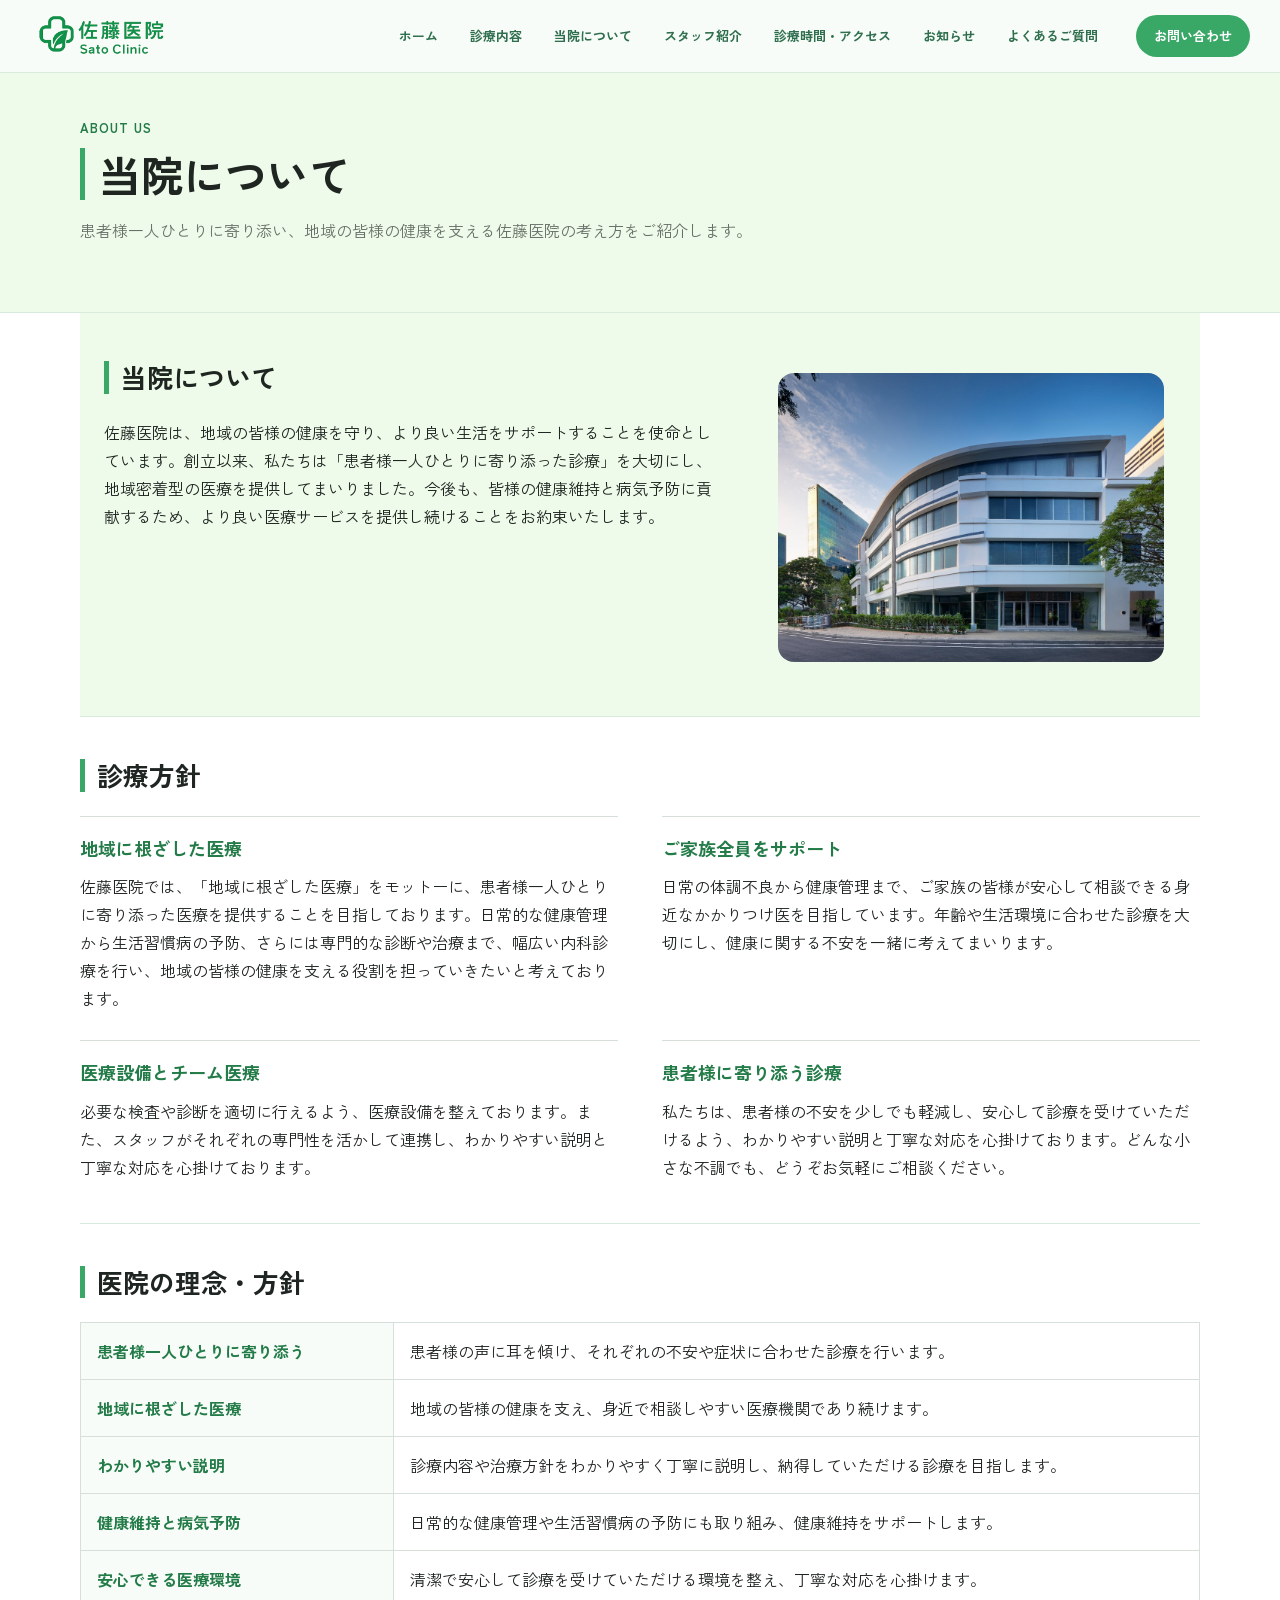
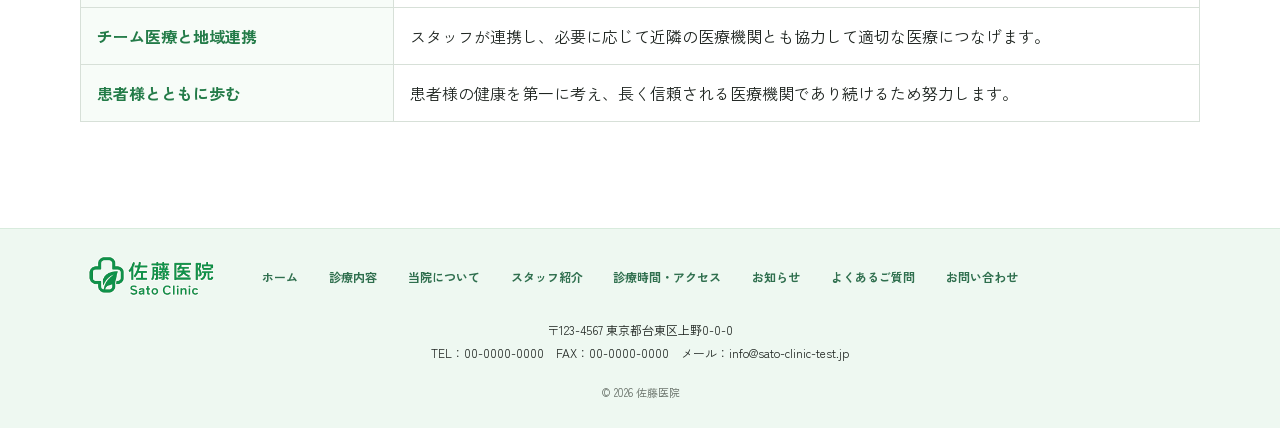
==== commit 90f3d0c0: "サブタイトル高さ調整" ====
--- a/about.html
+++ b/about.html
@@ -27,7 +27,7 @@
         <a href="index.html#top">ホーム</a>
         <a href="services.html">診療内容</a>
         <a href="about.html">当院について</a>
-        <a href="about.html#staff">スタッフ紹介</a>
+        <a href="staff.html">スタッフ紹介</a>
         <a href="access.html">診療時間・アクセス</a>
         <a href="news.html">お知らせ</a>
         <a href="faq.html">よくあるご質問</a>
@@ -115,62 +115,6 @@
         </table>
       </section>
 
-      <section id="staff" class="section staff-section">
-        <h2 class="section-title">スタッフ紹介</h2>
-        <p class="section-intro">
-          地域の皆様に安心してご来院いただけるよう、スタッフ一同、誠心誠意対応いたします。それぞれの専門性と温かさを活かし、皆様の健康を支えるパートナーとしてお力になれるよう努めてまいります。</p>
-
-        <article class="staff-row">
-          <div>
-            <h3>院長：佐藤 太郎</h3>
-            <ul>
-              <li>経歴：光明大学医学部卒業後、瑞穂中央総合病院で内科医として10年間勤務。その後、地域医療への貢献を目指し、佐藤医院を開院。</li>
-              <li>専門分野：生活習慣病、呼吸器疾患、内科全般</li>
-              <li>コメント：患者様にとって気軽に相談できる「かかりつけ医」を目指しています。どんな小さな不安でも、まずはご相談ください。</li>
-            </ul>
-          </div>
-          <img src="img/staff_director.jpg" alt="院長 佐藤太郎">
-        </article>
-        <article class="staff-row">
-          <div>
-            <h3>看護師長：鈴木 真理</h3>
-            <ul>
-              <li>経歴：白桜大学看護学部卒業後、緑が丘大学病院で10年勤務。地域医療に携わりたい思いから、佐藤医院に入職。</li>
-              <li>得意分野：親身な対応、注射・採血技術、健康管理指導</li>
-              <li>メッセージ：安心して治療を受けていただけるよう、いつも笑顔でお待ちしています。些細なことでもお気軽にご相談ください。</li>
-            </ul>
-          </div>
-          <img src="img/staff_nurse.jpg" alt="看護師長 鈴木真理">
-        </article>
-        <article class="staff-row">
-          <div>
-            <h3>臨床検査技師：高橋 由美</h3>
-            <ul>
-              <li>経歴：東都臨床検査技術専門学校を卒業後、武蔵中央医療センターにて15年間の臨床検査技師としての経験を積む。</li>
-              <li>得意分野：血液検査、心電図検査、超音波検査</li>
-              <li>コメント：検査は不安が伴うこともありますが、できるだけリラックスしていただけるよう、優しく丁寧な対応を心がけています。</li>
-            </ul>
-          </div>
-          <img src="img/staff_technician.jpg" alt="臨床検査技師 高橋由美">
-        </article>
-        <article class="staff-row">
-          <div>
-            <h3>医療事務：山本 花</h3>
-            <ul>
-              <li>経歴：希望医療カレッジ卒業後、さくら診療所にて受付業務を担当。現在は佐藤医院で患者様対応を担当。</li>
-              <li>得意分野：受付業務、カルテ管理、医療費計算</li>
-              <li>コメント：皆様に気持ちよくご利用いただけるよう、笑顔と真心を大切にしております。初めての方もどうぞ安心してお越しください。</li>
-            </ul>
-          </div>
-          <img src="img/staff_office.jpg" alt="医療事務 山本花">
-        </article>
-      </section>
-
-      <section class="section" aria-labelledby="future-title">
-        <h2 id="future-title" class="section-title">患者様とともに歩む未来</h2>
-        <p>私たちは、患者様の不安を少しでも軽減し、安心して診療を受けていただけるよう、わかりやすい説明と丁寧な対応を心掛けております。また、近隣の医療機関とも連携し、必要に応じて高度医療へのアクセスもサポートいたします。</p>
-        <p>これからも、患者様の健康を第一に考え、地域の皆様に信頼される医療機関であり続けるため、スタッフ一同努力してまいります。どうぞよろしくお願いいたします。</p>
-      </section>
     </div>
   </main>
 
@@ -181,7 +125,7 @@
         <a href="index.html#top">ホーム</a>
         <a href="services.html">診療内容</a>
         <a href="about.html">当院について</a>
-        <a href="about.html#staff">スタッフ紹介</a>
+        <a href="staff.html">スタッフ紹介</a>
         <a href="access.html">診療時間・アクセス</a>
         <a href="news.html">お知らせ</a>
         <a href="faq.html">よくあるご質問</a>
--- a/CSS/style.css
+++ b/CSS/style.css
@@ -10,6 +10,7 @@
   --text: #1f2521;
   --muted: #687169;
   --white: #fff;
+  --scroll-offset: 104px;
   --max: 1120px;
 }
 
@@ -19,11 +20,13 @@
 
 html {
   scroll-behavior: smooth;
+  scroll-padding-top: var(--scroll-offset);
 }
 
 #top,
-main section[id] {
-  scroll-margin-top: 73px
+main section[id],
+main .section {
+  scroll-margin-top: var(--scroll-offset)
 }
 
 body {
@@ -72,6 +75,10 @@
 }
 
 @media (prefers-reduced-motion: reduce) {
+  html {
+    scroll-behavior: auto
+  }
+
   .image-reveal,
   .image-reveal.is-visible {
     opacity: 1;
@@ -246,14 +253,14 @@
   left: 50%;
   top: 52%;
   transform: translate(-50%, -50%);
-  padding: 16px 36px;
-  background: rgba(57, 168, 102, .78);
+  padding: 13px 28px;
+  background: rgba(47, 111, 78, .86);
   color: #fff;
-  font-size: clamp(38px, 5vw, 72px);
+  font-size: clamp(37px, 4.8vw, 68px);
   font-weight: 700;
   line-height: 1.2;
   white-space: nowrap;
-  border-radius: 18px;
+  border-radius: 14px;
 }
 
 .section {
@@ -706,9 +713,14 @@
 }
 
 @media (max-width:980px) {
+  :root {
+    --scroll-offset: 100px
+  }
+
   #top,
-  main section[id] {
-    scroll-margin-top: 65px
+  main section[id],
+  main .section {
+    scroll-margin-top: var(--scroll-offset)
   }
 
   body {
@@ -810,8 +822,8 @@
   .hero-copy {
     width: max-content;
     max-width: 90%;
-    font-size: 28px;
-    padding: 10px 18px
+    font-size: 27px;
+    padding: 9px 16px
   }
 
   .section {
@@ -918,6 +930,7 @@
 }
 
 .page-heading {
+  min-height: 240px;
   padding: 44px 0 38px;
   border-bottom: 1px solid var(--theme-line);
   background: var(--green-soft)
@@ -959,6 +972,10 @@
 
 .page-body > .section:first-child {
   padding-top: 48px
+}
+
+.page-body > .section:first-child.split-section {
+  align-items: start
 }
 
 .page-body .section-title {
@@ -1037,6 +1054,53 @@
   border-bottom: 0
 }
 
+.services-section-action {
+  margin-top: 28px;
+  text-align: center
+}
+
+.services-list-button {
+  min-height: 52px;
+  display: inline-flex;
+  align-items: center;
+  justify-content: center;
+  padding: 0 28px;
+  border: 1px solid var(--green-dark);
+  border-radius: 10px;
+  background: var(--green-dark);
+  color: #fff;
+  font-size: 16px;
+  font-weight: 700;
+  line-height: 1.4;
+  transition: background-color .25s ease, border-color .25s ease, transform .25s ease, box-shadow .25s ease
+}
+
+.services-list-button:focus-visible {
+  outline: 3px solid rgba(57, 168, 102, .32);
+  outline-offset: 3px
+}
+
+@media (hover: hover) and (pointer: fine) {
+  .services-list-button:hover {
+    border-color: #185d36;
+    background: #185d36;
+    transform: translateY(-1px);
+    box-shadow: 0 4px 10px rgba(35, 123, 72, .12)
+  }
+}
+
+@media (max-width:720px) {
+  .services-section-action {
+    margin-top: 24px
+  }
+
+  .services-list-button {
+    width: min(100%, 280px);
+    min-height: 52px;
+    padding-inline: 20px
+  }
+}
+
 .about-page-section .split-image {
   margin: 12px
 }
@@ -1137,6 +1201,7 @@
 
 @media (max-width:980px) {
   .page-heading {
+    min-height: 232px;
     padding: 36px 0 30px
   }
 
@@ -1151,6 +1216,10 @@
 }
 
 @media (max-width:720px) {
+  .page-heading {
+    min-height: 232px
+  }
+
   .page-title {
     font-size: 28px
   }
@@ -1292,6 +1361,104 @@
   }
 }
 
+.faq-category-links {
+  display: grid;
+  grid-template-columns: repeat(4, minmax(0, 1fr));
+  gap: 16px;
+}
+
+.faq-section {
+  padding-block: 40px
+}
+
+.faq-section .section-title {
+  margin-bottom: 20px
+}
+
+.faq-category-link {
+  position: relative;
+  min-height: 88px;
+  display: flex;
+  align-items: center;
+  justify-content: center;
+  min-width: 0;
+  padding: 16px 40px 16px 16px;
+  border: 1px solid #d8ebdd;
+  border-radius: 11px;
+  background: #fff;
+  color: #2f6f4e;
+  font-size: 18px;
+  font-weight: 600;
+  line-height: 1.5;
+  text-align: center;
+  transition: background-color .25s ease, border-color .25s ease, transform .25s ease, box-shadow .25s ease
+}
+
+.faq-category-link::after {
+  content: "→";
+  position: absolute;
+  right: 14px;
+  width: 24px;
+  height: 24px;
+  display: flex;
+  align-items: center;
+  justify-content: center;
+  border-radius: 50%;
+  background: #effbea;
+  color: var(--green);
+  font-size: 17px;
+  font-weight: 700;
+  line-height: 1;
+  transition: transform .25s ease
+}
+
+.faq-category-link:focus-visible {
+  outline: 3px solid rgba(57, 168, 102, .32);
+  outline-offset: 3px
+}
+
+@media (hover: hover) and (pointer: fine) {
+  .faq-category-link:hover {
+    border-color: #9bcaaa;
+    background: #f7fcf8;
+    transform: translateY(-1px);
+    box-shadow: 0 2px 6px rgba(35, 123, 72, .05)
+  }
+
+  .faq-category-link:hover::after {
+    transform: translateX(2px)
+  }
+}
+
+.faq-page .faq-category-title {
+  scroll-margin-top: var(--scroll-offset)
+}
+
+@media (max-width:720px) {
+  .faq-section {
+    padding-block: 32px
+  }
+
+  .faq-section .section-title {
+    margin-bottom: 18px
+  }
+
+  .faq-category-links {
+    grid-template-columns: 1fr;
+    gap: 12px
+  }
+
+  .faq-category-link {
+    min-height: 76px;
+    padding: 14px 38px 14px 16px;
+    font-size: 17px
+  }
+
+  .faq-category-link::after {
+    right: 12px
+  }
+}
+
 .contact-page .contact-section {
   max-width: 960px;
   margin-inline: auto
@@ -1300,57 +1467,99 @@
 .contact-options {
   display: grid;
   grid-template-columns: repeat(2, minmax(0, 1fr));
-  gap: 24px;
-  margin-top: 28px
+  gap: 20px;
+  margin-top: 32px
 }
 
 .contact-choice {
-  min-height: 180px;
+  min-height: 196px;
+  position: relative;
   display: flex;
-  flex-direction: column;
   align-items: center;
-  justify-content: center;
-  gap: 8px;
-  padding: 28px 24px;
-  border: 1px solid var(--theme-line);
-  border-radius: 16px;
+  gap: 18px;
+  padding: 30px 32px;
+  border: 1px solid rgba(216, 235, 221, .9);
+  border-radius: 24px;
+  background: #f2faf5;
+  color: var(--green-text);
+  box-shadow: 0 8px 20px rgba(35, 123, 72, .06);
   font: inherit;
   text-align: center;
+  text-decoration: none;
   cursor: pointer;
-  transition: background-color .25s ease, color .25s ease, border-color .25s ease, transform .25s ease, box-shadow .25s ease
-}
-
-.contact-choice-phone {
-  background: var(--green);
-  color: #fff
-}
-
-.contact-choice-email {
-  background: #f2faf5;
+  appearance: none;
+  transition: background-color .25s ease, border-color .25s ease, transform .25s ease, box-shadow .25s ease
+}
+
+.contact-choice-content {
+  min-width: 0;
+  display: flex;
+  flex: 1;
+  flex-direction: column;
+  align-items: flex-start;
+  gap: 5px;
+  text-align: left
+}
+
+.contact-choice-icon {
+  width: 64px;
+  height: 64px;
+  flex: 0 0 64px;
+  display: grid;
+  place-items: center;
+  border-radius: 50%;
+  background: #fff;
   color: var(--green-text)
 }
 
+.contact-choice-icon svg {
+  width: 30px;
+  height: 30px;
+  fill: none;
+  stroke: currentColor;
+  stroke-linecap: round;
+  stroke-linejoin: round;
+  stroke-width: 1.7
+}
+
 .contact-choice-label {
-  font-size: 20px;
-  font-weight: 700
+  color: var(--green-text);
+  font-size: 19px;
+  font-weight: 700;
+  line-height: 1.4
 }
 
 .contact-choice-number {
   font-size: 24px;
   font-weight: 700;
+  line-height: 1.4;
   letter-spacing: .04em
 }
 
 .contact-choice-note {
-  font-size: 13px
+  color: var(--muted);
+  font-size: 13px;
+  line-height: 1.6
+}
+
+.contact-choice-arrow {
+  width: 10px;
+  height: 10px;
+  flex: 0 0 10px;
+  margin-left: auto;
+  border-right: 2px solid var(--green);
+  border-bottom: 2px solid var(--green);
+  transform: rotate(-45deg);
+  transition: transform .25s ease
 }
 
 .contact-form {
-  margin-top: 36px;
-  padding: 28px;
+  margin-top: 32px;
+  padding: 32px;
   border: 1px solid var(--theme-line);
-  border-radius: 16px;
-  background: #fff
+  border-radius: 20px;
+  background: #fff;
+  box-shadow: 0 6px 18px rgba(35, 123, 72, .05)
 }
 
 .contact-form[hidden] {
@@ -1371,15 +1580,16 @@
   display: block;
   margin-bottom: 6px;
   color: var(--green-text);
+  font-size: 15px;
   font-weight: 700
 }
 
 .form-field input,
 .form-field textarea {
   width: 100%;
-  padding: 12px 14px;
+  padding: 13px 14px;
   border: 1px solid var(--theme-line);
-  border-radius: 8px;
+  border-radius: 10px;
   background: #fff;
   color: var(--text);
   font: inherit;
@@ -1417,17 +1627,70 @@
 @media (hover: hover) and (pointer: fine) {
   .contact-choice:hover {
     transform: translateY(-2px);
-    box-shadow: 0 5px 12px rgba(35, 123, 72, .14)
-  }
-
-  .contact-choice-phone:hover {
-    background: var(--green-dark)
-  }
-
-  .contact-choice-email:hover {
+    border-color: var(--theme-line);
     background: #eaf7ee;
-    border-color: var(--green)
-  }
+    box-shadow: 0 10px 22px rgba(35, 123, 72, .09)
+  }
+
+  .contact-choice:hover .contact-choice-arrow {
+    transform: translateX(2px) rotate(-45deg)
+  }
+}
+
+.back-to-top {
+  position: fixed;
+  right: 24px;
+  bottom: 24px;
+  z-index: 90;
+  width: 54px;
+  height: 54px;
+  display: grid;
+  place-items: center;
+  padding: 0;
+  border: 1px solid rgba(255, 255, 255, .45);
+  border-radius: 50%;
+  background: rgba(47, 111, 78, .82);
+  color: #fff;
+  font: inherit;
+  font-size: 21px;
+  font-weight: 700;
+  line-height: 1;
+  opacity: 0;
+  visibility: hidden;
+  transform: translateY(8px);
+  pointer-events: none;
+  cursor: pointer;
+  transition: opacity .25s ease, visibility .25s ease, transform .25s ease, background-color .25s ease
+}
+
+.back-to-top.is-visible {
+  opacity: 1;
+  visibility: visible;
+  transform: translateY(0);
+  pointer-events: auto
+}
+
+.back-to-top:focus-visible {
+  outline: 3px solid rgba(57, 168, 102, .35);
+  outline-offset: 3px
+}
+
+@media (hover: hover) and (pointer: fine) {
+  .back-to-top:hover {
+    background: rgba(35, 123, 72, .92)
+  }
+}
+
+@media (prefers-reduced-motion: reduce) {
+  .back-to-top {
+    transition: none;
+    transform: none
+  }
+}
+
+.contact-choice:focus-visible {
+  outline: 3px solid rgba(57, 168, 102, .32);
+  outline-offset: 3px
 }
 
 @media (max-width:720px) {
@@ -1437,8 +1700,25 @@
   }
 
   .contact-choice {
-    min-height: 148px;
-    padding: 22px 18px
+    min-height: 154px;
+    gap: 14px;
+    padding: 22px 20px;
+    border-radius: 20px
+  }
+
+  .contact-choice-icon {
+    width: 54px;
+    height: 54px;
+    flex-basis: 54px
+  }
+
+  .contact-choice-icon svg {
+    width: 26px;
+    height: 26px
+  }
+
+  .contact-choice-content {
+    gap: 4px
   }
 
   .contact-choice-label {
@@ -1450,6 +1730,27 @@
   }
 
   .contact-form {
-    padding: 20px 16px
-  }
-}
+    padding: 22px 18px;
+    border-radius: 16px
+  }
+}
+
+.contact-cta .section-action {
+  display: flex;
+  justify-content: center;
+  flex-wrap: wrap;
+  gap: 12px
+}
+
+.contact-cta .contact-button {
+  display: inline-flex
+}
+
+@media (max-width:980px) {
+  .back-to-top {
+    right: 16px;
+    bottom: 16px;
+    width: 50px;
+    height: 50px
+  }
+}
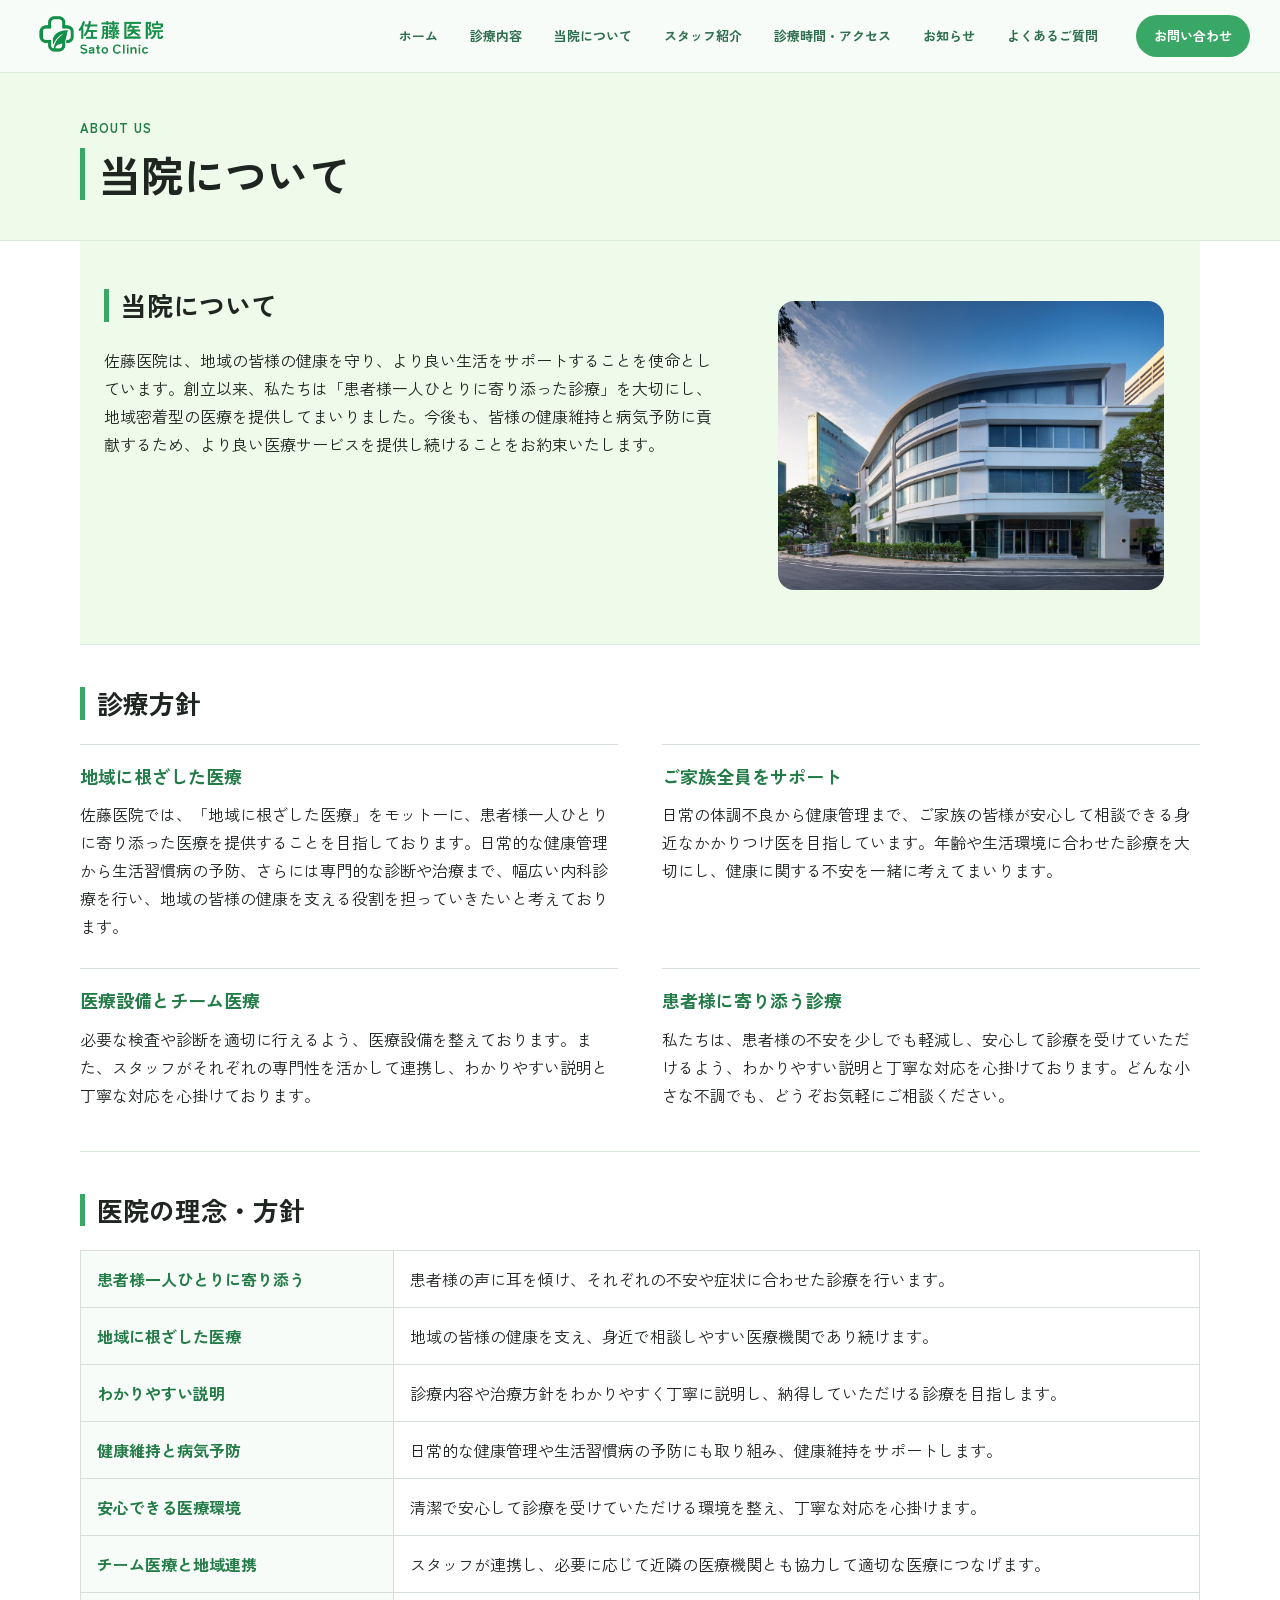
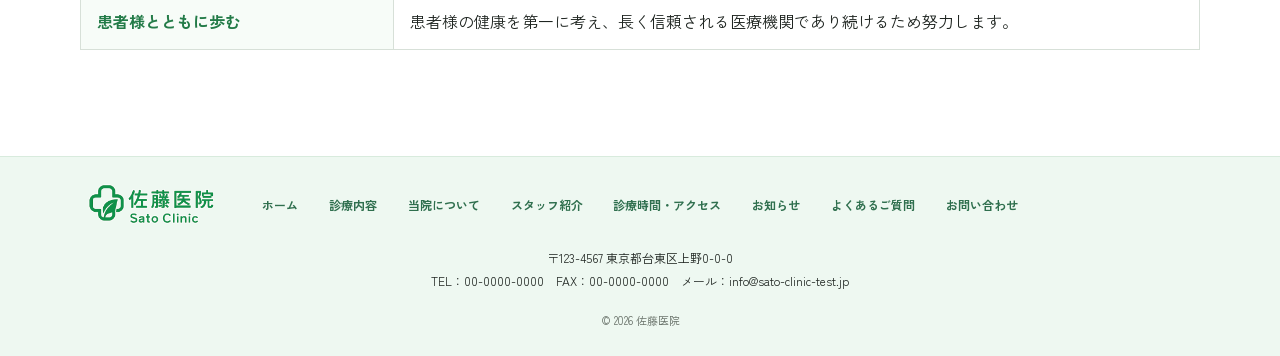
==== commit 9ff94ff6: "不要箇所削除コミット" ====
--- a/about.html
+++ b/about.html
@@ -42,7 +42,6 @@
       <div class="page-width">
         <p class="page-kicker">ABOUT US</p>
         <h1 class="page-title">当院について</h1>
-        <p class="page-lead">患者様一人ひとりに寄り添い、地域の皆様の健康を支える佐藤医院の考え方をご紹介します。</p>
       </div>
     </section>
 
--- a/CSS/style.css
+++ b/CSS/style.css
@@ -930,7 +930,7 @@
 }
 
 .page-heading {
-  min-height: 240px;
+  min-height: 168px;
   padding: 44px 0 38px;
   border-bottom: 1px solid var(--theme-line);
   background: var(--green-soft)
@@ -1201,7 +1201,7 @@
 
 @media (max-width:980px) {
   .page-heading {
-    min-height: 232px;
+    min-height: 168px;
     padding: 36px 0 30px
   }
 
@@ -1217,7 +1217,7 @@
 
 @media (max-width:720px) {
   .page-heading {
-    min-height: 232px
+    min-height: 176px
   }
 
   .page-title {
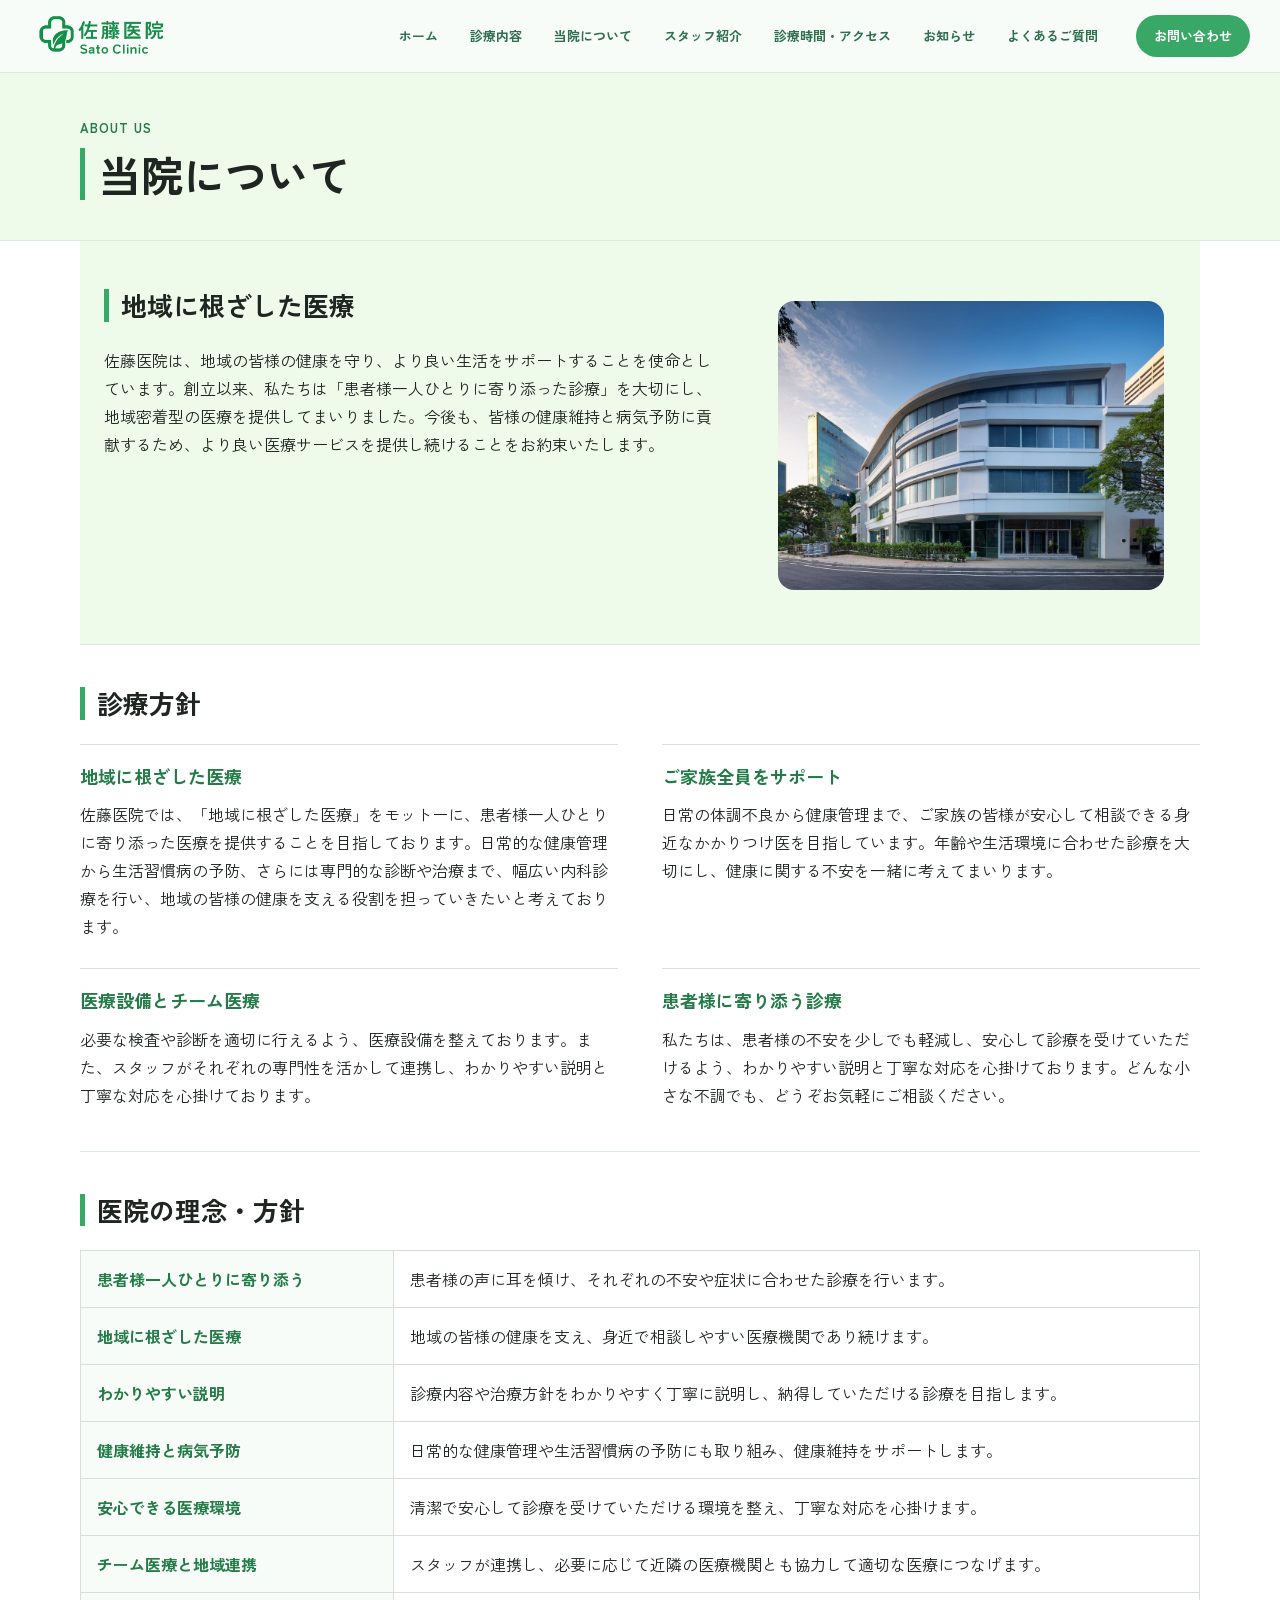
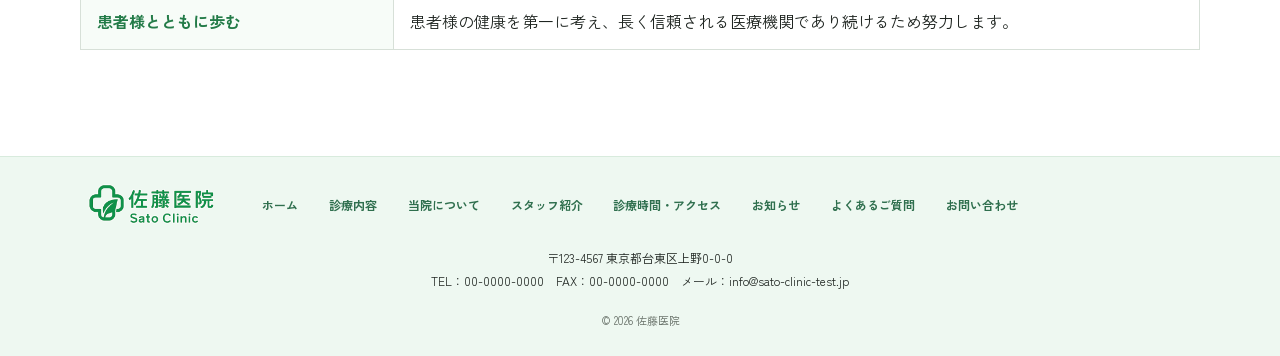
==== commit 89b11e0d: "文字書き換えコミット" ====
--- a/about.html
+++ b/about.html
@@ -48,7 +48,7 @@
     <div class="page-width page-body">
       <section class="section tint-section split-section about-page-section">
         <div class="split-copy">
-          <h2 class="section-title">当院について</h2>
+          <h2 class="section-title">地域に根ざした医療</h2>
           <p>佐藤医院は、地域の皆様の健康を守り、より良い生活をサポートすることを使命としています。創立以来、私たちは「患者様一人ひとりに寄り添った診療」を大切にし、地域密着型の医療を提供してまいりました。今後も、皆様の健康維持と病気予防に貢献するため、より良い医療サービスを提供し続けることをお約束いたします。</p>
         </div>
         <figure class="split-image">
